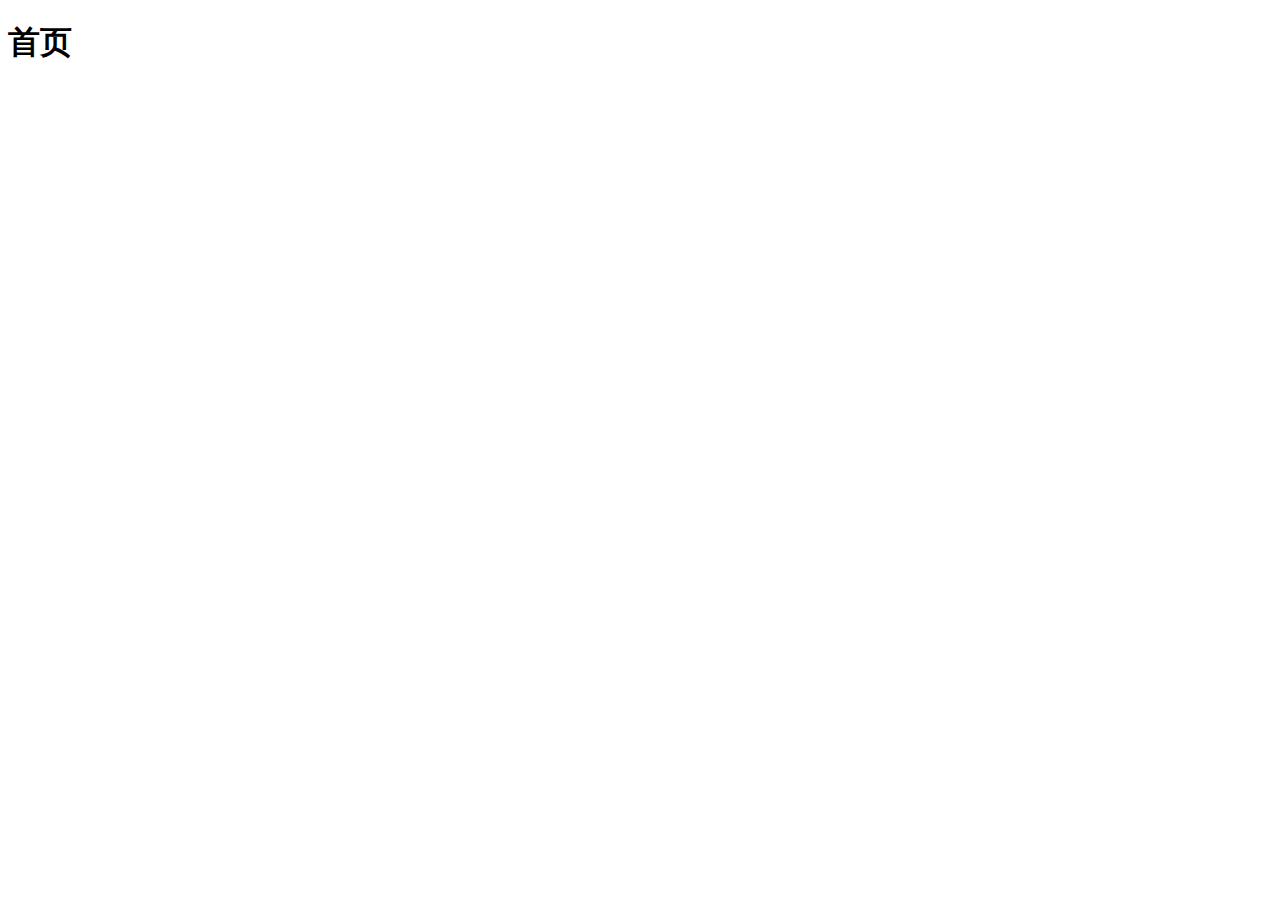
==== index.html @ d6518b7a "完成了登录和注册功能" ====
<!DOCTYPE html>
<html lang="en">
<head>
    <meta charset="UTF-8">
    <meta http-equiv="X-UA-Compatible" content="IE=edge">
    <meta name="viewport" content="width=device-width, initial-scale=1.0">
    <title>Document</title>
</head>
<body>
    <h1>首页</h1>
</body>
</html>
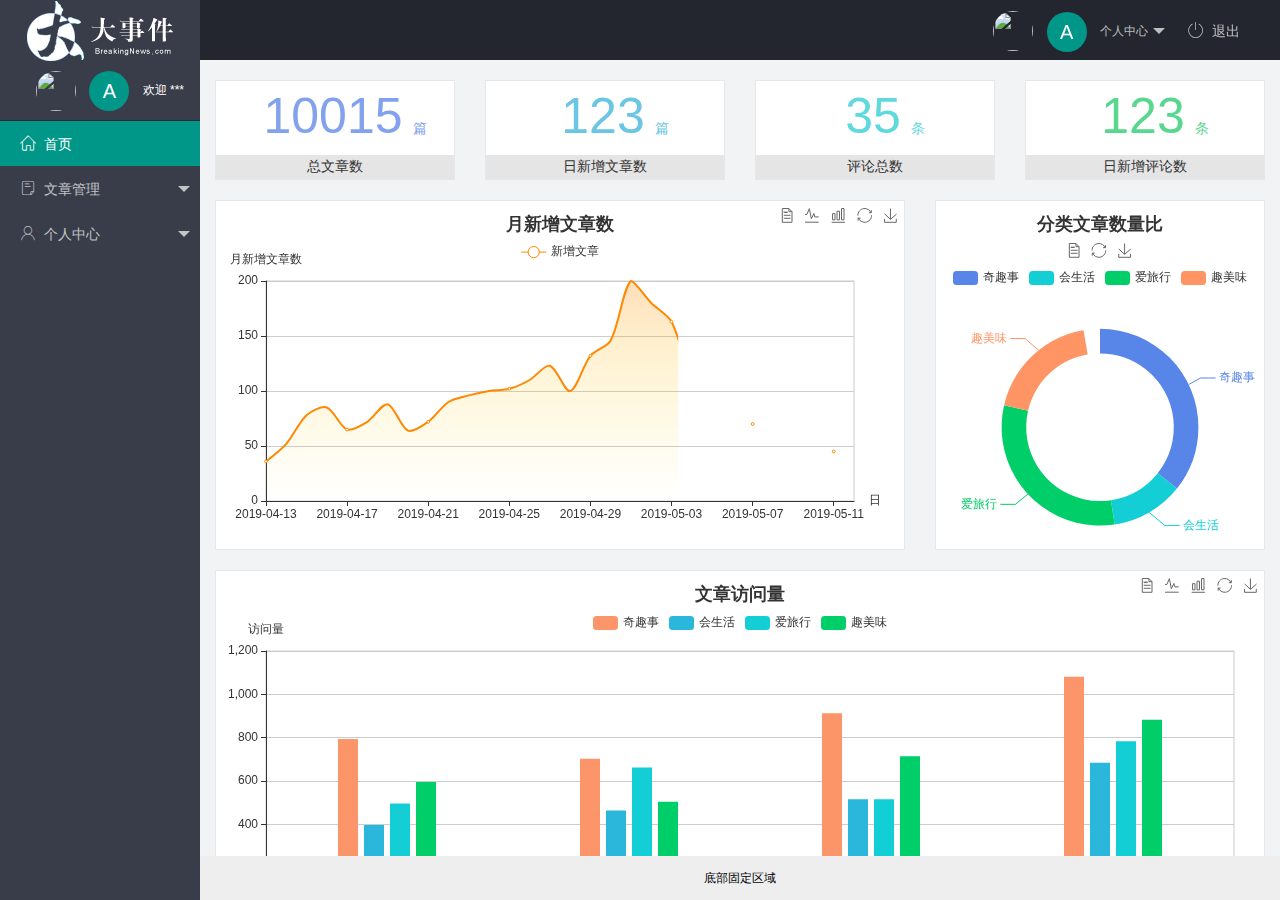
==== commit 45d41ac0: "完成了首页功能" ====
--- a/index.html
+++ b/index.html
@@ -1,12 +1,94 @@
 <!DOCTYPE html>
 <html lang="en">
+
 <head>
-    <meta charset="UTF-8">
-    <meta http-equiv="X-UA-Compatible" content="IE=edge">
-    <meta name="viewport" content="width=device-width, initial-scale=1.0">
+    <meta charset="UTF-8" />
+    <meta http-equiv="X-UA-Compatible" content="IE=edge" />
+    <meta name="viewport" content="width=device-width, initial-scale=1.0" />
     <title>Document</title>
+    <link rel="stylesheet" href="/assets/lib/layui/css/layui.css" />
+    <link rel="stylesheet" href="/assets/fonts/iconfont.css">
+    <link rel="stylesheet" href="/assets/css/index.css">
 </head>
+
 <body>
-    <h1>首页</h1>
+    <div class="layui-layout layui-layout-admin">
+        <!-- 头部区域 -->
+        <div class="layui-header">
+            <div class="layui-logo layui-hide-xs layui-bg-black">
+                <img src="/assets/images/logo.png" alt="" />
+            </div>
+
+            <ul class="layui-nav layui-layout-right">
+                <li class="layui-nav-item layui-hide layui-show-md-inline-block">
+                    <!-- 右侧导航栏上面头像 -->
+                    <a href="javascript:;" class="userinfo">
+                        <img src="http://t.cn/RCzsdCq" class="layui-nav-img" />
+                        <span class="text-avatar">A</span>
+                        个人中心
+                    </a>
+                    <dl class="layui-nav-child">
+                        <dd><a href="">基本资料</a></dd>
+                        <dd><a href="">更换头像</a></dd>
+                        <dd><a href="">重置密码</a></dd>
+                    </dl>
+                </li>
+                <li class="layui-nav-item" lay-header-event="menuRight" lay-unselect>
+                    <a href="javascript:;" id="btnlogout">
+                        <span class="iconfont icon-tuichu"></span>退出</a>
+                </li>
+            </ul>
+        </div>
+
+        <!-- 侧边栏区域 -->
+        <div class="layui-side layui-bg-black">
+            <div class="layui-side-scroll">
+                <!-- 左侧侧边栏上面头像 -->
+                <div class="userinfo">
+                    <img src="http://t.cn/RCzsdCq" class="layui-nav-img" />
+                    <span class="text-avatar">A</span>
+                    <span id="welcome">欢迎 ***</span>
+                </div>
+                <!-- 左侧导航区域（可配合layui已有的垂直导航） -->
+                <ul class="layui-nav layui-nav-tree" lay-shrink="all">
+                    <li class="layui-nav-item layui-this"><a href="/home/dashboard.html" target="fm"><span
+                                class="iconfont icon-home"></span>首页</a></li>
+                    <li class="layui-nav-item">
+                        <a class="" href="javascript:;"><span class="iconfont icon-16"></span>文章管理</a>
+                        <dl class="layui-nav-child">
+                            <dd><a href="javascript:;"><i class="layui-icon layui-icon-app"></i>文章类别</a></dd>
+                            <dd><a href="javascript:;"><i class="layui-icon layui-icon-app"></i>文章列表</a></dd>
+                            <dd><a href="javascript:;"><i class="layui-icon layui-icon-app"></i>发布文章</a></dd>
+                        </dl>
+                    </li>
+                    <li class="layui-nav-item">
+                        <a href="javascript:;"><span class="iconfont icon-user"></span>个人中心</a>
+                        <dl class="layui-nav-child">
+                            <dd><a href="javascript:;"><i class="layui-icon layui-icon-app"></i>基本资料</a></dd>
+                            <dd><a href="javascript:;"><i class="layui-icon layui-icon-app"></i>更换头像</a></dd>
+                            <dd><a href="javascript:;"><i class="layui-icon layui-icon-app"></i>重置密码</a></dd>
+                        </dl>
+                    </li>
+                </ul>
+            </div>
+        </div>
+
+        <!-- 主题区域 -->
+        <div class="layui-body">
+            <!-- 内容主体区域 -->
+            <iframe name="fm" src="/home/dashboard.html" frameborder="0"></iframe>
+        </div>
+
+        <!-- 底部信息区域 -->
+        <div class="layui-footer">
+            <!-- 底部固定区域 -->
+            底部固定区域
+        </div>
+    </div>
+    <script src="/assets/lib/layui/layui.all.js"></script>
+    <script src="/assets/lib/jquery.js"></script>
+    <script src="/assets/js/baseApi.js"></script>
+    <script src="/assets/js/index.js"></script>
 </body>
+
 </html>--- a/assets/lib/layui/css/layui.css
+++ b/assets/lib/layui/css/layui.css
@@ -0,0 +1,2 @@
+/** layui-v2.5.5 MIT License By https://www.layui.com */
+ .layui-inline,img{display:inline-block;vertical-align:middle}h1,h2,h3,h4,h5,h6{font-weight:400}.layui-edge,.layui-header,.layui-inline,.layui-main{position:relative}.layui-body,.layui-edge,.layui-elip{overflow:hidden}.layui-btn,.layui-edge,.layui-inline,img{vertical-align:middle}.layui-btn,.layui-disabled,.layui-icon,.layui-unselect{-moz-user-select:none;-webkit-user-select:none;-ms-user-select:none}.layui-elip,.layui-form-checkbox span,.layui-form-pane .layui-form-label{text-overflow:ellipsis;white-space:nowrap}.layui-breadcrumb,.layui-tree-btnGroup{visibility:hidden}blockquote,body,button,dd,div,dl,dt,form,h1,h2,h3,h4,h5,h6,input,li,ol,p,pre,td,textarea,th,ul{margin:0;padding:0;-webkit-tap-highlight-color:rgba(0,0,0,0)}a:active,a:hover{outline:0}img{border:none}li{list-style:none}table{border-collapse:collapse;border-spacing:0}h4,h5,h6{font-size:100%}button,input,optgroup,option,select,textarea{font-family:inherit;font-size:inherit;font-style:inherit;font-weight:inherit;outline:0}pre{white-space:pre-wrap;white-space:-moz-pre-wrap;white-space:-pre-wrap;white-space:-o-pre-wrap;word-wrap:break-word}body{line-height:24px;font:14px Helvetica Neue,Helvetica,PingFang SC,Tahoma,Arial,sans-serif}hr{height:1px;margin:10px 0;border:0;clear:both}a{color:#333;text-decoration:none}a:hover{color:#777}a cite{font-style:normal;*cursor:pointer}.layui-border-box,.layui-border-box *{box-sizing:border-box}.layui-box,.layui-box *{box-sizing:content-box}.layui-clear{clear:both;*zoom:1}.layui-clear:after{content:'\20';clear:both;*zoom:1;display:block;height:0}.layui-inline{*display:inline;*zoom:1}.layui-edge{display:inline-block;width:0;height:0;border-width:6px;border-style:dashed;border-color:transparent}.layui-edge-top{top:-4px;border-bottom-color:#999;border-bottom-style:solid}.layui-edge-right{border-left-color:#999;border-left-style:solid}.layui-edge-bottom{top:2px;border-top-color:#999;border-top-style:solid}.layui-edge-left{border-right-color:#999;border-right-style:solid}.layui-disabled,.layui-disabled:hover{color:#d2d2d2!important;cursor:not-allowed!important}.layui-circle{border-radius:100%}.layui-show{display:block!important}.layui-hide{display:none!important}@font-face{font-family:layui-icon;src:url(../font/iconfont.eot?v=250);src:url(../font/iconfont.eot?v=250#iefix) format('embedded-opentype'),url(../font/iconfont.woff2?v=250) format('woff2'),url(../font/iconfont.woff?v=250) format('woff'),url(../font/iconfont.ttf?v=250) format('truetype'),url(../font/iconfont.svg?v=250#layui-icon) format('svg')}.layui-icon{font-family:layui-icon!important;font-size:16px;font-style:normal;-webkit-font-smoothing:antialiased;-moz-osx-font-smoothing:grayscale}.layui-icon-reply-fill:before{content:"\e611"}.layui-icon-set-fill:before{content:"\e614"}.layui-icon-menu-fill:before{content:"\e60f"}.layui-icon-search:before{content:"\e615"}.layui-icon-share:before{content:"\e641"}.layui-icon-set-sm:before{content:"\e620"}.layui-icon-engine:before{content:"\e628"}.layui-icon-close:before{content:"\1006"}.layui-icon-close-fill:before{content:"\1007"}.layui-icon-chart-screen:before{content:"\e629"}.layui-icon-star:before{content:"\e600"}.layui-icon-circle-dot:before{content:"\e617"}.layui-icon-chat:before{content:"\e606"}.layui-icon-release:before{content:"\e609"}.layui-icon-list:before{content:"\e60a"}.layui-icon-chart:before{content:"\e62c"}.layui-icon-ok-circle:before{content:"\1005"}.layui-icon-layim-theme:before{content:"\e61b"}.layui-icon-table:before{content:"\e62d"}.layui-icon-right:before{content:"\e602"}.layui-icon-left:before{content:"\e603"}.layui-icon-cart-simple:before{content:"\e698"}.layui-icon-face-cry:before{content:"\e69c"}.layui-icon-face-smile:before{content:"\e6af"}.layui-icon-survey:before{content:"\e6b2"}.layui-icon-tree:before{content:"\e62e"}.layui-icon-upload-circle:before{content:"\e62f"}.layui-icon-add-circle:before{content:"\e61f"}.layui-icon-download-circle:before{content:"\e601"}.layui-icon-templeate-1:before{content:"\e630"}.layui-icon-util:before{content:"\e631"}.layui-icon-face-surprised:before{content:"\e664"}.layui-icon-edit:before{content:"\e642"}.layui-icon-speaker:before{content:"\e645"}.layui-icon-down:before{content:"\e61a"}.layui-icon-file:before{content:"\e621"}.layui-icon-layouts:before{content:"\e632"}.layui-icon-rate-half:before{content:"\e6c9"}.layui-icon-add-circle-fine:before{content:"\e608"}.layui-icon-prev-circle:before{content:"\e633"}.layui-icon-read:before{content:"\e705"}.layui-icon-404:before{content:"\e61c"}.layui-icon-carousel:before{content:"\e634"}.layui-icon-help:before{content:"\e607"}.layui-icon-code-circle:before{content:"\e635"}.layui-icon-water:before{content:"\e636"}.layui-icon-username:before{content:"\e66f"}.layui-icon-find-fill:before{content:"\e670"}.layui-icon-about:before{content:"\e60b"}.layui-icon-location:before{content:"\e715"}.layui-icon-up:before{content:"\e619"}.layui-icon-pause:before{content:"\e651"}.layui-icon-date:before{content:"\e637"}.layui-icon-layim-uploadfile:before{content:"\e61d"}.layui-icon-delete:before{content:"\e640"}.layui-icon-play:before{content:"\e652"}.layui-icon-top:before{content:"\e604"}.layui-icon-friends:before{content:"\e612"}.layui-icon-refresh-3:before{content:"\e9aa"}.layui-icon-ok:before{content:"\e605"}.layui-icon-layer:before{content:"\e638"}.layui-icon-face-smile-fine:before{content:"\e60c"}.layui-icon-dollar:before{content:"\e659"}.layui-icon-group:before{content:"\e613"}.layui-icon-layim-download:before{content:"\e61e"}.layui-icon-picture-fine:before{content:"\e60d"}.layui-icon-link:before{content:"\e64c"}.layui-icon-diamond:before{content:"\e735"}.layui-icon-log:before{content:"\e60e"}.layui-icon-rate-solid:before{content:"\e67a"}.layui-icon-fonts-del:before{content:"\e64f"}.layui-icon-unlink:before{content:"\e64d"}.layui-icon-fonts-clear:before{content:"\e639"}.layui-icon-triangle-r:before{content:"\e623"}.layui-icon-circle:before{content:"\e63f"}.layui-icon-radio:before{content:"\e643"}.layui-icon-align-center:before{content:"\e647"}.layui-icon-align-right:before{content:"\e648"}.layui-icon-align-left:before{content:"\e649"}.layui-icon-loading-1:before{content:"\e63e"}.layui-icon-return:before{content:"\e65c"}.layui-icon-fonts-strong:before{content:"\e62b"}.layui-icon-upload:before{content:"\e67c"}.layui-icon-dialogue:before{content:"\e63a"}.layui-icon-video:before{content:"\e6ed"}.layui-icon-headset:before{content:"\e6fc"}.layui-icon-cellphone-fine:before{content:"\e63b"}.layui-icon-add-1:before{content:"\e654"}.layui-icon-face-smile-b:before{content:"\e650"}.layui-icon-fonts-html:before{content:"\e64b"}.layui-icon-form:before{content:"\e63c"}.layui-icon-cart:before{content:"\e657"}.layui-icon-camera-fill:before{content:"\e65d"}.layui-icon-tabs:before{content:"\e62a"}.layui-icon-fonts-code:before{content:"\e64e"}.layui-icon-fire:before{content:"\e756"}.layui-icon-set:before{content:"\e716"}.layui-icon-fonts-u:before{content:"\e646"}.layui-icon-triangle-d:before{content:"\e625"}.layui-icon-tips:before{content:"\e702"}.layui-icon-picture:before{content:"\e64a"}.layui-icon-more-vertical:before{content:"\e671"}.layui-icon-flag:before{content:"\e66c"}.layui-icon-loading:before{content:"\e63d"}.layui-icon-fonts-i:before{content:"\e644"}.layui-icon-refresh-1:before{content:"\e666"}.layui-icon-rmb:before{content:"\e65e"}.layui-icon-home:before{content:"\e68e"}.layui-icon-user:before{content:"\e770"}.layui-icon-notice:before{content:"\e667"}.layui-icon-login-weibo:before{content:"\e675"}.layui-icon-voice:before{content:"\e688"}.layui-icon-upload-drag:before{content:"\e681"}.layui-icon-login-qq:before{content:"\e676"}.layui-icon-snowflake:before{content:"\e6b1"}.layui-icon-file-b:before{content:"\e655"}.layui-icon-template:before{content:"\e663"}.layui-icon-auz:before{content:"\e672"}.layui-icon-console:before{content:"\e665"}.layui-icon-app:before{content:"\e653"}.layui-icon-prev:before{content:"\e65a"}.layui-icon-website:before{content:"\e7ae"}.layui-icon-next:before{content:"\e65b"}.layui-icon-component:before{content:"\e857"}.layui-icon-more:before{content:"\e65f"}.layui-icon-login-wechat:before{content:"\e677"}.layui-icon-shrink-right:before{content:"\e668"}.layui-icon-spread-left:before{content:"\e66b"}.layui-icon-camera:before{content:"\e660"}.layui-icon-note:before{content:"\e66e"}.layui-icon-refresh:before{content:"\e669"}.layui-icon-female:before{content:"\e661"}.layui-icon-male:before{content:"\e662"}.layui-icon-password:before{content:"\e673"}.layui-icon-senior:before{content:"\e674"}.layui-icon-theme:before{content:"\e66a"}.layui-icon-tread:before{content:"\e6c5"}.layui-icon-praise:before{content:"\e6c6"}.layui-icon-star-fill:before{content:"\e658"}.layui-icon-rate:before{content:"\e67b"}.layui-icon-template-1:before{content:"\e656"}.layui-icon-vercode:before{content:"\e679"}.layui-icon-cellphone:before{content:"\e678"}.layui-icon-screen-full:before{content:"\e622"}.layui-icon-screen-restore:before{content:"\e758"}.layui-icon-cols:before{content:"\e610"}.layui-icon-export:before{content:"\e67d"}.layui-icon-print:before{content:"\e66d"}.layui-icon-slider:before{content:"\e714"}.layui-icon-addition:before{content:"\e624"}.layui-icon-subtraction:before{content:"\e67e"}.layui-icon-service:before{content:"\e626"}.layui-icon-transfer:before{content:"\e691"}.layui-main{width:1140px;margin:0 auto}.layui-header{z-index:1000;height:60px}.layui-header a:hover{transition:all .5s;-webkit-transition:all .5s}.layui-side{position:fixed;left:0;top:0;bottom:0;z-index:999;width:200px;overflow-x:hidden}.layui-side-scroll{position:relative;width:220px;height:100%;overflow-x:hidden}.layui-body{position:absolute;left:200px;right:0;top:0;bottom:0;z-index:998;width:auto;overflow-y:auto;box-sizing:border-box}.layui-layout-body{overflow:hidden}.layui-layout-admin .layui-header{background-color:#23262E}.layui-layout-admin .layui-side{top:60px;width:200px;overflow-x:hidden}.layui-layout-admin .layui-body{position:fixed;top:60px;bottom:44px}.layui-layout-admin .layui-main{width:auto;margin:0 15px}.layui-layout-admin .layui-footer{position:fixed;left:200px;right:0;bottom:0;height:44px;line-height:44px;padding:0 15px;background-color:#eee}.layui-layout-admin .layui-logo{position:absolute;left:0;top:0;width:200px;height:100%;line-height:60px;text-align:center;color:#009688;font-size:16px}.layui-layout-admin .layui-header .layui-nav{background:0 0}.layui-layout-left{position:absolute!important;left:200px;top:0}.layui-layout-right{position:absolute!important;right:0;top:0}.layui-container{position:relative;margin:0 auto;padding:0 15px;box-sizing:border-box}.layui-fluid{position:relative;margin:0 auto;padding:0 15px}.layui-row:after,.layui-row:before{content:'';display:block;clear:both}.layui-col-lg1,.layui-col-lg10,.layui-col-lg11,.layui-col-lg12,.layui-col-lg2,.layui-col-lg3,.layui-col-lg4,.layui-col-lg5,.layui-col-lg6,.layui-col-lg7,.layui-col-lg8,.layui-col-lg9,.layui-col-md1,.layui-col-md10,.layui-col-md11,.layui-col-md12,.layui-col-md2,.layui-col-md3,.layui-col-md4,.layui-col-md5,.layui-col-md6,.layui-col-md7,.layui-col-md8,.layui-col-md9,.layui-col-sm1,.layui-col-sm10,.layui-col-sm11,.layui-col-sm12,.layui-col-sm2,.layui-col-sm3,.layui-col-sm4,.layui-col-sm5,.layui-col-sm6,.layui-col-sm7,.layui-col-sm8,.layui-col-sm9,.layui-col-xs1,.layui-col-xs10,.layui-col-xs11,.layui-col-xs12,.layui-col-xs2,.layui-col-xs3,.layui-col-xs4,.layui-col-xs5,.layui-col-xs6,.layui-col-xs7,.layui-col-xs8,.layui-col-xs9{position:relative;display:block;box-sizing:border-box}.layui-col-xs1,.layui-col-xs10,.layui-col-xs11,.layui-col-xs12,.layui-col-xs2,.layui-col-xs3,.layui-col-xs4,.layui-col-xs5,.layui-col-xs6,.layui-col-xs7,.layui-col-xs8,.layui-col-xs9{float:left}.layui-col-xs1{width:8.33333333%}.layui-col-xs2{width:16.66666667%}.layui-col-xs3{width:25%}.layui-col-xs4{width:33.33333333%}.layui-col-xs5{width:41.66666667%}.layui-col-xs6{width:50%}.layui-col-xs7{width:58.33333333%}.layui-col-xs8{width:66.66666667%}.layui-col-xs9{width:75%}.layui-col-xs10{width:83.33333333%}.layui-col-xs11{width:91.66666667%}.layui-col-xs12{width:100%}.layui-col-xs-offset1{margin-left:8.33333333%}.layui-col-xs-offset2{margin-left:16.66666667%}.layui-col-xs-offset3{margin-left:25%}.layui-col-xs-offset4{margin-left:33.33333333%}.layui-col-xs-offset5{margin-left:41.66666667%}.layui-col-xs-offset6{margin-left:50%}.layui-col-xs-offset7{margin-left:58.33333333%}.layui-col-xs-offset8{margin-left:66.66666667%}.layui-col-xs-offset9{margin-left:75%}.layui-col-xs-offset10{margin-left:83.33333333%}.layui-col-xs-offset11{margin-left:91.66666667%}.layui-col-xs-offset12{margin-left:100%}@media screen and (max-width:768px){.layui-hide-xs{display:none!important}.layui-show-xs-block{display:block!important}.layui-show-xs-inline{display:inline!important}.layui-show-xs-inline-block{display:inline-block!important}}@media screen and (min-width:768px){.layui-container{width:750px}.layui-hide-sm{display:none!important}.layui-show-sm-block{display:block!important}.layui-show-sm-inline{display:inline!important}.layui-show-sm-inline-block{display:inline-block!important}.layui-col-sm1,.layui-col-sm10,.layui-col-sm11,.layui-col-sm12,.layui-col-sm2,.layui-col-sm3,.layui-col-sm4,.layui-col-sm5,.layui-col-sm6,.layui-col-sm7,.layui-col-sm8,.layui-col-sm9{float:left}.layui-col-sm1{width:8.33333333%}.layui-col-sm2{width:16.66666667%}.layui-col-sm3{width:25%}.layui-col-sm4{width:33.33333333%}.layui-col-sm5{width:41.66666667%}.layui-col-sm6{width:50%}.layui-col-sm7{width:58.33333333%}.layui-col-sm8{width:66.66666667%}.layui-col-sm9{width:75%}.layui-col-sm10{width:83.33333333%}.layui-col-sm11{width:91.66666667%}.layui-col-sm12{width:100%}.layui-col-sm-offset1{margin-left:8.33333333%}.layui-col-sm-offset2{margin-left:16.66666667%}.layui-col-sm-offset3{margin-left:25%}.layui-col-sm-offset4{margin-left:33.33333333%}.layui-col-sm-offset5{margin-left:41.66666667%}.layui-col-sm-offset6{margin-left:50%}.layui-col-sm-offset7{margin-left:58.33333333%}.layui-col-sm-offset8{margin-left:66.66666667%}.layui-col-sm-offset9{margin-left:75%}.layui-col-sm-offset10{margin-left:83.33333333%}.layui-col-sm-offset11{margin-left:91.66666667%}.layui-col-sm-offset12{margin-left:100%}}@media screen and (min-width:992px){.layui-container{width:970px}.layui-hide-md{display:none!important}.layui-show-md-block{display:block!important}.layui-show-md-inline{display:inline!important}.layui-show-md-inline-block{display:inline-block!important}.layui-col-md1,.layui-col-md10,.layui-col-md11,.layui-col-md12,.layui-col-md2,.layui-col-md3,.layui-col-md4,.layui-col-md5,.layui-col-md6,.layui-col-md7,.layui-col-md8,.layui-col-md9{float:left}.layui-col-md1{width:8.33333333%}.layui-col-md2{width:16.66666667%}.layui-col-md3{width:25%}.layui-col-md4{width:33.33333333%}.layui-col-md5{width:41.66666667%}.layui-col-md6{width:50%}.layui-col-md7{width:58.33333333%}.layui-col-md8{width:66.66666667%}.layui-col-md9{width:75%}.layui-col-md10{width:83.33333333%}.layui-col-md11{width:91.66666667%}.layui-col-md12{width:100%}.layui-col-md-offset1{margin-left:8.33333333%}.layui-col-md-offset2{margin-left:16.66666667%}.layui-col-md-offset3{margin-left:25%}.layui-col-md-offset4{margin-left:33.33333333%}.layui-col-md-offset5{margin-left:41.66666667%}.layui-col-md-offset6{margin-left:50%}.layui-col-md-offset7{margin-left:58.33333333%}.layui-col-md-offset8{margin-left:66.66666667%}.layui-col-md-offset9{margin-left:75%}.layui-col-md-offset10{margin-left:83.33333333%}.layui-col-md-offset11{margin-left:91.66666667%}.layui-col-md-offset12{margin-left:100%}}@media screen and (min-width:1200px){.layui-container{width:1170px}.layui-hide-lg{display:none!important}.layui-show-lg-block{display:block!important}.layui-show-lg-inline{display:inline!important}.layui-show-lg-inline-block{display:inline-block!important}.layui-col-lg1,.layui-col-lg10,.layui-col-lg11,.layui-col-lg12,.layui-col-lg2,.layui-col-lg3,.layui-col-lg4,.layui-col-lg5,.layui-col-lg6,.layui-col-lg7,.layui-col-lg8,.layui-col-lg9{float:left}.layui-col-lg1{width:8.33333333%}.layui-col-lg2{width:16.66666667%}.layui-col-lg3{width:25%}.layui-col-lg4{width:33.33333333%}.layui-col-lg5{width:41.66666667%}.layui-col-lg6{width:50%}.layui-col-lg7{width:58.33333333%}.layui-col-lg8{width:66.66666667%}.layui-col-lg9{width:75%}.layui-col-lg10{width:83.33333333%}.layui-col-lg11{width:91.66666667%}.layui-col-lg12{width:100%}.layui-col-lg-offset1{margin-left:8.33333333%}.layui-col-lg-offset2{margin-left:16.66666667%}.layui-col-lg-offset3{margin-left:25%}.layui-col-lg-offset4{margin-left:33.33333333%}.layui-col-lg-offset5{margin-left:41.66666667%}.layui-col-lg-offset6{margin-left:50%}.layui-col-lg-offset7{margin-left:58.33333333%}.layui-col-lg-offset8{margin-left:66.66666667%}.layui-col-lg-offset9{margin-left:75%}.layui-col-lg-offset10{margin-left:83.33333333%}.layui-col-lg-offset11{margin-left:91.66666667%}.layui-col-lg-offset12{margin-left:100%}}.layui-col-space1{margin:-.5px}.layui-col-space1>*{padding:.5px}.layui-col-space3{margin:-1.5px}.layui-col-space3>*{padding:1.5px}.layui-col-space5{margin:-2.5px}.layui-col-space5>*{padding:2.5px}.layui-col-space8{margin:-3.5px}.layui-col-space8>*{padding:3.5px}.layui-col-space10{margin:-5px}.layui-col-space10>*{padding:5px}.layui-col-space12{margin:-6px}.layui-col-space12>*{padding:6px}.layui-col-space15{margin:-7.5px}.layui-col-space15>*{padding:7.5px}.layui-col-space18{margin:-9px}.layui-col-space18>*{padding:9px}.layui-col-space20{margin:-10px}.layui-col-space20>*{padding:10px}.layui-col-space22{margin:-11px}.layui-col-space22>*{padding:11px}.layui-col-space25{margin:-12.5px}.layui-col-space25>*{padding:12.5px}.layui-col-space30{margin:-15px}.layui-col-space30>*{padding:15px}.layui-btn,.layui-input,.layui-select,.layui-textarea,.layui-upload-button{outline:0;-webkit-appearance:none;transition:all .3s;-webkit-transition:all .3s;box-sizing:border-box}.layui-elem-quote{margin-bottom:10px;padding:15px;line-height:22px;border-left:5px solid #009688;border-radius:0 2px 2px 0;background-color:#f2f2f2}.layui-quote-nm{border-style:solid;border-width:1px 1px 1px 5px;background:0 0}.layui-elem-field{margin-bottom:10px;padding:0;border-width:1px;border-style:solid}.layui-elem-field legend{margin-left:20px;padding:0 10px;font-size:20px;font-weight:300}.layui-field-title{margin:10px 0 20px;border-width:1px 0 0}.layui-field-box{padding:10px 15px}.layui-field-title .layui-field-box{padding:10px 0}.layui-progress{position:relative;height:6px;border-radius:20px;background-color:#e2e2e2}.layui-progress-bar{position:absolute;left:0;top:0;width:0;max-width:100%;height:6px;border-radius:20px;text-align:right;background-color:#5FB878;transition:all .3s;-webkit-transition:all .3s}.layui-progress-big,.layui-progress-big .layui-progress-bar{height:18px;line-height:18px}.layui-progress-text{position:relative;top:-20px;line-height:18px;font-size:12px;color:#666}.layui-progress-big .layui-progress-text{position:static;padding:0 10px;color:#fff}.layui-collapse{border-width:1px;border-style:solid;border-radius:2px}.layui-colla-content,.layui-colla-item{border-top-width:1px;border-top-style:solid}.layui-colla-item:first-child{border-top:none}.layui-colla-title{position:relative;height:42px;line-height:42px;padding:0 15px 0 35px;color:#333;background-color:#f2f2f2;cursor:pointer;font-size:14px;overflow:hidden}.layui-colla-content{display:none;padding:10px 15px;line-height:22px;color:#666}.layui-colla-icon{position:absolute;left:15px;top:0;font-size:14px}.layui-card{margin-bottom:15px;border-radius:2px;background-color:#fff;box-shadow:0 1px 2px 0 rgba(0,0,0,.05)}.layui-card:last-child{margin-bottom:0}.layui-card-header{position:relative;height:42px;line-height:42px;padding:0 15px;border-bottom:1px solid #f6f6f6;color:#333;border-radius:2px 2px 0 0;font-size:14px}.layui-bg-black,.layui-bg-blue,.layui-bg-cyan,.layui-bg-green,.layui-bg-orange,.layui-bg-red{color:#fff!important}.layui-card-body{position:relative;padding:10px 15px;line-height:24px}.layui-card-body[pad15]{padding:15px}.layui-card-body[pad20]{padding:20px}.layui-card-body .layui-table{margin:5px 0}.layui-card .layui-tab{margin:0}.layui-panel-window{position:relative;padding:15px;border-radius:0;border-top:5px solid #E6E6E6;background-color:#fff}.layui-auxiliar-moving{position:fixed;left:0;right:0;top:0;bottom:0;width:100%;height:100%;background:0 0;z-index:9999999999}.layui-form-label,.layui-form-mid,.layui-form-select,.layui-input-block,.layui-input-inline,.layui-textarea{position:relative}.layui-bg-red{background-color:#FF5722!important}.layui-bg-orange{background-color:#FFB800!important}.layui-bg-green{background-color:#009688!important}.layui-bg-cyan{background-color:#2F4056!important}.layui-bg-blue{background-color:#1E9FFF!important}.layui-bg-black{background-color:#393D49!important}.layui-bg-gray{background-color:#eee!important;color:#666!important}.layui-badge-rim,.layui-colla-content,.layui-colla-item,.layui-collapse,.layui-elem-field,.layui-form-pane .layui-form-item[pane],.layui-form-pane .layui-form-label,.layui-input,.layui-layedit,.layui-layedit-tool,.layui-quote-nm,.layui-select,.layui-tab-bar,.layui-tab-card,.layui-tab-title,.layui-tab-title .layui-this:after,.layui-textarea{border-color:#e6e6e6}.layui-timeline-item:before,hr{background-color:#e6e6e6}.layui-text{line-height:22px;font-size:14px;color:#666}.layui-text h1,.layui-text h2,.layui-text h3{font-weight:500;color:#333}.layui-text h1{font-size:30px}.layui-text h2{font-size:24px}.layui-text h3{font-size:18px}.layui-text a:not(.layui-btn){color:#01AAED}.layui-text a:not(.layui-btn):hover{text-decoration:underline}.layui-text ul{padding:5px 0 5px 15px}.layui-text ul li{margin-top:5px;list-style-type:disc}.layui-text em,.layui-word-aux{color:#999!important;padding:0 5px!important}.layui-btn{display:inline-block;height:38px;line-height:38px;padding:0 18px;background-color:#009688;color:#fff;white-space:nowrap;text-align:center;font-size:14px;border:none;border-radius:2px;cursor:pointer}.layui-btn:hover{opacity:.8;filter:alpha(opacity=80);color:#fff}.layui-btn:active{opacity:1;filter:alpha(opacity=100)}.layui-btn+.layui-btn{margin-left:10px}.layui-btn-container{font-size:0}.layui-btn-container .layui-btn{margin-right:10px;margin-bottom:10px}.layui-btn-container .layui-btn+.layui-btn{margin-left:0}.layui-table .layui-btn-container .layui-btn{margin-bottom:9px}.layui-btn-radius{border-radius:100px}.layui-btn .layui-icon{margin-right:3px;font-size:18px;vertical-align:bottom;vertical-align:middle\9}.layui-btn-primary{border:1px solid #C9C9C9;background-color:#fff;color:#555}.layui-btn-primary:hover{border-color:#009688;color:#333}.layui-btn-normal{background-color:#1E9FFF}.layui-btn-warm{background-color:#FFB800}.layui-btn-danger{background-color:#FF5722}.layui-btn-checked{background-color:#5FB878}.layui-btn-disabled,.layui-btn-disabled:active,.layui-btn-disabled:hover{border:1px solid #e6e6e6;background-color:#FBFBFB;color:#C9C9C9;cursor:not-allowed;opacity:1}.layui-btn-lg{height:44px;line-height:44px;padding:0 25px;font-size:16px}.layui-btn-sm{height:30px;line-height:30px;padding:0 10px;font-size:12px}.layui-btn-sm i{font-size:16px!important}.layui-btn-xs{height:22px;line-height:22px;padding:0 5px;font-size:12px}.layui-btn-xs i{font-size:14px!important}.layui-btn-group{display:inline-block;vertical-align:middle;font-size:0}.layui-btn-group .layui-btn{margin-left:0!important;margin-right:0!important;border-left:1px solid rgba(255,255,255,.5);border-radius:0}.layui-btn-group .layui-btn-primary{border-left:none}.layui-btn-group .layui-btn-primary:hover{border-color:#C9C9C9;color:#009688}.layui-btn-group .layui-btn:first-child{border-left:none;border-radius:2px 0 0 2px}.layui-btn-group .layui-btn-primary:first-child{border-left:1px solid #c9c9c9}.layui-btn-group .layui-btn:last-child{border-radius:0 2px 2px 0}.layui-btn-group .layui-btn+.layui-btn{margin-left:0}.layui-btn-group+.layui-btn-group{margin-left:10px}.layui-btn-fluid{width:100%}.layui-input,.layui-select,.layui-textarea{height:38px;line-height:1.3;line-height:38px\9;border-width:1px;border-style:solid;background-color:#fff;border-radius:2px}.layui-input::-webkit-input-placeholder,.layui-select::-webkit-input-placeholder,.layui-textarea::-webkit-input-placeholder{line-height:1.3}.layui-input,.layui-textarea{display:block;width:100%;padding-left:10px}.layui-input:hover,.layui-textarea:hover{border-color:#D2D2D2!important}.layui-input:focus,.layui-textarea:focus{border-color:#C9C9C9!important}.layui-textarea{min-height:100px;height:auto;line-height:20px;padding:6px 10px;resize:vertical}.layui-select{padding:0 10px}.layui-form input[type=checkbox],.layui-form input[type=radio],.layui-form select{display:none}.layui-form [lay-ignore]{display:initial}.layui-form-item{margin-bottom:15px;clear:both;*zoom:1}.layui-form-item:after{content:'\20';clear:both;*zoom:1;display:block;height:0}.layui-form-label{float:left;display:block;padding:9px 15px;width:80px;font-weight:400;line-height:20px;text-align:right}.layui-form-label-col{display:block;float:none;padding:9px 0;line-height:20px;text-align:left}.layui-form-item .layui-inline{margin-bottom:5px;margin-right:10px}.layui-input-block{margin-left:110px;min-height:36px}.layui-input-inline{display:inline-block;vertical-align:middle}.layui-form-item .layui-input-inline{float:left;width:190px;margin-right:10px}.layui-form-text .layui-input-inline{width:auto}.layui-form-mid{float:left;display:block;padding:9px 0!important;line-height:20px;margin-right:10px}.layui-form-danger+.layui-form-select .layui-input,.layui-form-danger:focus{border-color:#FF5722!important}.layui-form-select .layui-input{padding-right:30px;cursor:pointer}.layui-form-select .layui-edge{position:absolute;right:10px;top:50%;margin-top:-3px;cursor:pointer;border-width:6px;border-top-color:#c2c2c2;border-top-style:solid;transition:all .3s;-webkit-transition:all .3s}.layui-form-select dl{display:none;position:absolute;left:0;top:42px;padding:5px 0;z-index:899;min-width:100%;border:1px solid #d2d2d2;max-height:300px;overflow-y:auto;background-color:#fff;border-radius:2px;box-shadow:0 2px 4px rgba(0,0,0,.12);box-sizing:border-box}.layui-form-select dl dd,.layui-form-select dl dt{padding:0 10px;line-height:36px;white-space:nowrap;overflow:hidden;text-overflow:ellipsis}.layui-form-select dl dt{font-size:12px;color:#999}.layui-form-select dl dd{cursor:pointer}.layui-form-select dl dd:hover{background-color:#f2f2f2;-webkit-transition:.5s all;transition:.5s all}.layui-form-select .layui-select-group dd{padding-left:20px}.layui-form-select dl dd.layui-select-tips{padding-left:10px!important;color:#999}.layui-form-select dl dd.layui-this{background-color:#5FB878;color:#fff}.layui-form-checkbox,.layui-form-select dl dd.layui-disabled{background-color:#fff}.layui-form-selected dl{display:block}.layui-form-checkbox,.layui-form-checkbox *,.layui-form-switch{display:inline-block;vertical-align:middle}.layui-form-selected .layui-edge{margin-top:-9px;-webkit-transform:rotate(180deg);transform:rotate(180deg);margin-top:-3px\9}:root .layui-form-selected .layui-edge{margin-top:-9px\0/IE9}.layui-form-selectup dl{top:auto;bottom:42px}.layui-select-none{margin:5px 0;text-align:center;color:#999}.layui-select-disabled .layui-disabled{border-color:#eee!important}.layui-select-disabled .layui-edge{border-top-color:#d2d2d2}.layui-form-checkbox{position:relative;height:30px;line-height:30px;margin-right:10px;padding-right:30px;cursor:pointer;font-size:0;-webkit-transition:.1s linear;transition:.1s linear;box-sizing:border-box}.layui-form-checkbox span{padding:0 10px;height:100%;font-size:14px;border-radius:2px 0 0 2px;background-color:#d2d2d2;color:#fff;overflow:hidden}.layui-form-checkbox:hover span{background-color:#c2c2c2}.layui-form-checkbox i{position:absolute;right:0;top:0;width:30px;height:28px;border:1px solid #d2d2d2;border-left:none;border-radius:0 2px 2px 0;color:#fff;font-size:20px;text-align:center}.layui-form-checkbox:hover i{border-color:#c2c2c2;color:#c2c2c2}.layui-form-checked,.layui-form-checked:hover{border-color:#5FB878}.layui-form-checked span,.layui-form-checked:hover span{background-color:#5FB878}.layui-form-checked i,.layui-form-checked:hover i{color:#5FB878}.layui-form-item .layui-form-checkbox{margin-top:4px}.layui-form-checkbox[lay-skin=primary]{height:auto!important;line-height:normal!important;min-width:18px;min-height:18px;border:none!important;margin-right:0;padding-left:28px;padding-right:0;background:0 0}.layui-form-checkbox[lay-skin=primary] span{padding-left:0;padding-right:15px;line-height:18px;background:0 0;color:#666}.layui-form-checkbox[lay-skin=primary] i{right:auto;left:0;width:16px;height:16px;line-height:16px;border:1px solid #d2d2d2;font-size:12px;border-radius:2px;background-color:#fff;-webkit-transition:.1s linear;transition:.1s linear}.layui-form-checkbox[lay-skin=primary]:hover i{border-color:#5FB878;color:#fff}.layui-form-checked[lay-skin=primary] i{border-color:#5FB878!important;background-color:#5FB878;color:#fff}.layui-checkbox-disbaled[lay-skin=primary] span{background:0 0!important;color:#c2c2c2}.layui-checkbox-disbaled[lay-skin=primary]:hover i{border-color:#d2d2d2}.layui-form-item .layui-form-checkbox[lay-skin=primary]{margin-top:10px}.layui-form-switch{position:relative;height:22px;line-height:22px;min-width:35px;padding:0 5px;margin-top:8px;border:1px solid #d2d2d2;border-radius:20px;cursor:pointer;background-color:#fff;-webkit-transition:.1s linear;transition:.1s linear}.layui-form-switch i{position:absolute;left:5px;top:3px;width:16px;height:16px;border-radius:20px;background-color:#d2d2d2;-webkit-transition:.1s linear;transition:.1s linear}.layui-form-switch em{position:relative;top:0;width:25px;margin-left:21px;padding:0!important;text-align:center!important;color:#999!important;font-style:normal!important;font-size:12px}.layui-form-onswitch{border-color:#5FB878;background-color:#5FB878}.layui-checkbox-disbaled,.layui-checkbox-disbaled i{border-color:#e2e2e2!important}.layui-form-onswitch i{left:100%;margin-left:-21px;background-color:#fff}.layui-form-onswitch em{margin-left:5px;margin-right:21px;color:#fff!important}.layui-checkbox-disbaled span{background-color:#e2e2e2!important}.layui-checkbox-disbaled:hover i{color:#fff!important}[lay-radio]{display:none}.layui-form-radio,.layui-form-radio *{display:inline-block;vertical-align:middle}.layui-form-radio{line-height:28px;margin:6px 10px 0 0;padding-right:10px;cursor:pointer;font-size:0}.layui-form-radio *{font-size:14px}.layui-form-radio>i{margin-right:8px;font-size:22px;color:#c2c2c2}.layui-form-radio>i:hover,.layui-form-radioed>i{color:#5FB878}.layui-radio-disbaled>i{color:#e2e2e2!important}.layui-form-pane .layui-form-label{width:110px;padding:8px 15px;height:38px;line-height:20px;border-width:1px;border-style:solid;border-radius:2px 0 0 2px;text-align:center;background-color:#FBFBFB;overflow:hidden;box-sizing:border-box}.layui-form-pane .layui-input-inline{margin-left:-1px}.layui-form-pane .layui-input-block{margin-left:110px;left:-1px}.layui-form-pane .layui-input{border-radius:0 2px 2px 0}.layui-form-pane .layui-form-text .layui-form-label{float:none;width:100%;border-radius:2px;box-sizing:border-box;text-align:left}.layui-form-pane .layui-form-text .layui-input-inline{display:block;margin:0;top:-1px;clear:both}.layui-form-pane .layui-form-text .layui-input-block{margin:0;left:0;top:-1px}.layui-form-pane .layui-form-text .layui-textarea{min-height:100px;border-radius:0 0 2px 2px}.layui-form-pane .layui-form-checkbox{margin:4px 0 4px 10px}.layui-form-pane .layui-form-radio,.layui-form-pane .layui-form-switch{margin-top:6px;margin-left:10px}.layui-form-pane .layui-form-item[pane]{position:relative;border-width:1px;border-style:solid}.layui-form-pane .layui-form-item[pane] .layui-form-label{position:absolute;left:0;top:0;height:100%;border-width:0 1px 0 0}.layui-form-pane .layui-form-item[pane] .layui-input-inline{margin-left:110px}@media screen and (max-width:450px){.layui-form-item .layui-form-label{text-overflow:ellipsis;overflow:hidden;white-space:nowrap}.layui-form-item .layui-inline{display:block;margin-right:0;margin-bottom:20px;clear:both}.layui-form-item .layui-inline:after{content:'\20';clear:both;display:block;height:0}.layui-form-item .layui-input-inline{display:block;float:none;left:-3px;width:auto;margin:0 0 10px 112px}.layui-form-item .layui-input-inline+.layui-form-mid{margin-left:110px;top:-5px;padding:0}.layui-form-item .layui-form-checkbox{margin-right:5px;margin-bottom:5px}}.layui-layedit{border-width:1px;border-style:solid;border-radius:2px}.layui-layedit-tool{padding:3px 5px;border-bottom-width:1px;border-bottom-style:solid;font-size:0}.layedit-tool-fixed{position:fixed;top:0;border-top:1px solid #e2e2e2}.layui-layedit-tool .layedit-tool-mid,.layui-layedit-tool .layui-icon{display:inline-block;vertical-align:middle;text-align:center;font-size:14px}.layui-layedit-tool .layui-icon{position:relative;width:32px;height:30px;line-height:30px;margin:3px 5px;color:#777;cursor:pointer;border-radius:2px}.layui-layedit-tool .layui-icon:hover{color:#393D49}.layui-layedit-tool .layui-icon:active{color:#000}.layui-layedit-tool .layedit-tool-active{background-color:#e2e2e2;color:#000}.layui-layedit-tool .layui-disabled,.layui-layedit-tool .layui-disabled:hover{color:#d2d2d2;cursor:not-allowed}.layui-layedit-tool .layedit-tool-mid{width:1px;height:18px;margin:0 10px;background-color:#d2d2d2}.layedit-tool-html{width:50px!important;font-size:30px!important}.layedit-tool-b,.layedit-tool-code,.layedit-tool-help{font-size:16px!important}.layedit-tool-d,.layedit-tool-face,.layedit-tool-image,.layedit-tool-unlink{font-size:18px!important}.layedit-tool-image input{position:absolute;font-size:0;left:0;top:0;width:100%;height:100%;opacity:.01;filter:Alpha(opacity=1);cursor:pointer}.layui-layedit-iframe iframe{display:block;width:100%}#LAY_layedit_code{overflow:hidden}.layui-laypage{display:inline-block;*display:inline;*zoom:1;vertical-align:middle;margin:10px 0;font-size:0}.layui-laypage>a:first-child,.layui-laypage>a:first-child em{border-radius:2px 0 0 2px}.layui-laypage>a:last-child,.layui-laypage>a:last-child em{border-radius:0 2px 2px 0}.layui-laypage>:first-child{margin-left:0!important}.layui-laypage>:last-child{margin-right:0!important}.layui-laypage a,.layui-laypage button,.layui-laypage input,.layui-laypage select,.layui-laypage span{border:1px solid #e2e2e2}.layui-laypage a,.layui-laypage span{display:inline-block;*display:inline;*zoom:1;vertical-align:middle;padding:0 15px;height:28px;line-height:28px;margin:0 -1px 5px 0;background-color:#fff;color:#333;font-size:12px}.layui-flow-more a *,.layui-laypage input,.layui-table-view select[lay-ignore]{display:inline-block}.layui-laypage a:hover{color:#009688}.layui-laypage em{font-style:normal}.layui-laypage .layui-laypage-spr{color:#999;font-weight:700}.layui-laypage a{text-decoration:none}.layui-laypage .layui-laypage-curr{position:relative}.layui-laypage .layui-laypage-curr em{position:relative;color:#fff}.layui-laypage .layui-laypage-curr .layui-laypage-em{position:absolute;left:-1px;top:-1px;padding:1px;width:100%;height:100%;background-color:#009688}.layui-laypage-em{border-radius:2px}.layui-laypage-next em,.layui-laypage-prev em{font-family:Sim sun;font-size:16px}.layui-laypage .layui-laypage-count,.layui-laypage .layui-laypage-limits,.layui-laypage .layui-laypage-refresh,.layui-laypage .layui-laypage-skip{margin-left:10px;margin-right:10px;padding:0;border:none}.layui-laypage .layui-laypage-limits,.layui-laypage .layui-laypage-refresh{vertical-align:top}.layui-laypage .layui-laypage-refresh i{font-size:18px;cursor:pointer}.layui-laypage select{height:22px;padding:3px;border-radius:2px;cursor:pointer}.layui-laypage .layui-laypage-skip{height:30px;line-height:30px;color:#999}.layui-laypage button,.layui-laypage input{height:30px;line-height:30px;border-radius:2px;vertical-align:top;background-color:#fff;box-sizing:border-box}.layui-laypage input{width:40px;margin:0 10px;padding:0 3px;text-align:center}.layui-laypage input:focus,.layui-laypage select:focus{border-color:#009688!important}.layui-laypage button{margin-left:10px;padding:0 10px;cursor:pointer}.layui-table,.layui-table-view{margin:10px 0}.layui-flow-more{margin:10px 0;text-align:center;color:#999;font-size:14px}.layui-flow-more a{height:32px;line-height:32px}.layui-flow-more a *{vertical-align:top}.layui-flow-more a cite{padding:0 20px;border-radius:3px;background-color:#eee;color:#333;font-style:normal}.layui-flow-more a cite:hover{opacity:.8}.layui-flow-more a i{font-size:30px;color:#737383}.layui-table{width:100%;background-color:#fff;color:#666}.layui-table tr{transition:all .3s;-webkit-transition:all .3s}.layui-table th{text-align:left;font-weight:400}.layui-table tbody tr:hover,.layui-table thead tr,.layui-table-click,.layui-table-header,.layui-table-hover,.layui-table-mend,.layui-table-patch,.layui-table-tool,.layui-table-total,.layui-table-total tr,.layui-table[lay-even] tr:nth-child(even){background-color:#f2f2f2}.layui-table td,.layui-table th,.layui-table-col-set,.layui-table-fixed-r,.layui-table-grid-down,.layui-table-header,.layui-table-page,.layui-table-tips-main,.layui-table-tool,.layui-table-total,.layui-table-view,.layui-table[lay-skin=line],.layui-table[lay-skin=row]{border-width:1px;border-style:solid;border-color:#e6e6e6}.layui-table td,.layui-table th{position:relative;padding:9px 15px;min-height:20px;line-height:20px;font-size:14px}.layui-table[lay-skin=line] td,.layui-table[lay-skin=line] th{border-width:0 0 1px}.layui-table[lay-skin=row] td,.layui-table[lay-skin=row] th{border-width:0 1px 0 0}.layui-table[lay-skin=nob] td,.layui-table[lay-skin=nob] th{border:none}.layui-table img{max-width:100px}.layui-table[lay-size=lg] td,.layui-table[lay-size=lg] th{padding:15px 30px}.layui-table-view .layui-table[lay-size=lg] .layui-table-cell{height:40px;line-height:40px}.layui-table[lay-size=sm] td,.layui-table[lay-size=sm] th{font-size:12px;padding:5px 10px}.layui-table-view .layui-table[lay-size=sm] .layui-table-cell{height:20px;line-height:20px}.layui-table[lay-data]{display:none}.layui-table-box{position:relative;overflow:hidden}.layui-table-view .layui-table{position:relative;width:auto;margin:0}.layui-table-view .layui-table[lay-skin=line]{border-width:0 1px 0 0}.layui-table-view .layui-table[lay-skin=row]{border-width:0 0 1px}.layui-table-view .layui-table td,.layui-table-view .layui-table th{padding:5px 0;border-top:none;border-left:none}.layui-table-view .layui-table th.layui-unselect .layui-table-cell span{cursor:pointer}.layui-table-view .layui-table td{cursor:default}.layui-table-view .layui-table td[data-edit=text]{cursor:text}.layui-table-view .layui-form-checkbox[lay-skin=primary] i{width:18px;height:18px}.layui-table-view .layui-form-radio{line-height:0;padding:0}.layui-table-view .layui-form-radio>i{margin:0;font-size:20px}.layui-table-init{position:absolute;left:0;top:0;width:100%;height:100%;text-align:center;z-index:110}.layui-table-init .layui-icon{position:absolute;left:50%;top:50%;margin:-15px 0 0 -15px;font-size:30px;color:#c2c2c2}.layui-table-header{border-width:0 0 1px;overflow:hidden}.layui-table-header .layui-table{margin-bottom:-1px}.layui-table-tool .layui-inline[lay-event]{position:relative;width:26px;height:26px;padding:5px;line-height:16px;margin-right:10px;text-align:center;color:#333;border:1px solid #ccc;cursor:pointer;-webkit-transition:.5s all;transition:.5s all}.layui-table-tool .layui-inline[lay-event]:hover{border:1px solid #999}.layui-table-tool-temp{padding-right:120px}.layui-table-tool-self{position:absolute;right:17px;top:10px}.layui-table-tool .layui-table-tool-self .layui-inline[lay-event]{margin:0 0 0 10px}.layui-table-tool-panel{position:absolute;top:29px;left:-1px;padding:5px 0;min-width:150px;min-height:40px;border:1px solid #d2d2d2;text-align:left;overflow-y:auto;background-color:#fff;box-shadow:0 2px 4px rgba(0,0,0,.12)}.layui-table-cell,.layui-table-tool-panel li{overflow:hidden;text-overflow:ellipsis;white-space:nowrap}.layui-table-tool-panel li{padding:0 10px;line-height:30px;-webkit-transition:.5s all;transition:.5s all}.layui-table-tool-panel li .layui-form-checkbox[lay-skin=primary]{width:100%;padding-left:28px}.layui-table-tool-panel li:hover{background-color:#f2f2f2}.layui-table-tool-panel li .layui-form-checkbox[lay-skin=primary] i{position:absolute;left:0;top:0}.layui-table-tool-panel li .layui-form-checkbox[lay-skin=primary] span{padding:0}.layui-table-tool .layui-table-tool-self .layui-table-tool-panel{left:auto;right:-1px}.layui-table-col-set{position:absolute;right:0;top:0;width:20px;height:100%;border-width:0 0 0 1px;background-color:#fff}.layui-table-sort{width:10px;height:20px;margin-left:5px;cursor:pointer!important}.layui-table-sort .layui-edge{position:absolute;left:5px;border-width:5px}.layui-table-sort .layui-table-sort-asc{top:3px;border-top:none;border-bottom-style:solid;border-bottom-color:#b2b2b2}.layui-table-sort .layui-table-sort-asc:hover{border-bottom-color:#666}.layui-table-sort .layui-table-sort-desc{bottom:5px;border-bottom:none;border-top-style:solid;border-top-color:#b2b2b2}.layui-table-sort .layui-table-sort-desc:hover{border-top-color:#666}.layui-table-sort[lay-sort=asc] .layui-table-sort-asc{border-bottom-color:#000}.layui-table-sort[lay-sort=desc] .layui-table-sort-desc{border-top-color:#000}.layui-table-cell{height:28px;line-height:28px;padding:0 15px;position:relative;box-sizing:border-box}.layui-table-cell .layui-form-checkbox[lay-skin=primary]{top:-1px;padding:0}.layui-table-cell .layui-table-link{color:#01AAED}.laytable-cell-checkbox,.laytable-cell-numbers,.laytable-cell-radio,.laytable-cell-space{padding:0;text-align:center}.layui-table-body{position:relative;overflow:auto;margin-right:-1px;margin-bottom:-1px}.layui-table-body .layui-none{line-height:26px;padding:15px;text-align:center;color:#999}.layui-table-fixed{position:absolute;left:0;top:0;z-index:101}.layui-table-fixed .layui-table-body{overflow:hidden}.layui-table-fixed-l{box-shadow:0 -1px 8px rgba(0,0,0,.08)}.layui-table-fixed-r{left:auto;right:-1px;border-width:0 0 0 1px;box-shadow:-1px 0 8px rgba(0,0,0,.08)}.layui-table-fixed-r .layui-table-header{position:relative;overflow:visible}.layui-table-mend{position:absolute;right:-49px;top:0;height:100%;width:50px}.layui-table-tool{position:relative;z-index:890;width:100%;min-height:50px;line-height:30px;padding:10px 15px;border-width:0 0 1px}.layui-table-tool .layui-btn-container{margin-bottom:-10px}.layui-table-page,.layui-table-total{border-width:1px 0 0;margin-bottom:-1px;overflow:hidden}.layui-table-page{position:relative;width:100%;padding:7px 7px 0;height:41px;font-size:12px;white-space:nowrap}.layui-table-page>div{height:26px}.layui-table-page .layui-laypage{margin:0}.layui-table-page .layui-laypage a,.layui-table-page .layui-laypage span{height:26px;line-height:26px;margin-bottom:10px;border:none;background:0 0}.layui-table-page .layui-laypage a,.layui-table-page .layui-laypage span.layui-laypage-curr{padding:0 12px}.layui-table-page .layui-laypage span{margin-left:0;padding:0}.layui-table-page .layui-laypage .layui-laypage-prev{margin-left:-7px!important}.layui-table-page .layui-laypage .layui-laypage-curr .layui-laypage-em{left:0;top:0;padding:0}.layui-table-page .layui-laypage button,.layui-table-page .layui-laypage input{height:26px;line-height:26px}.layui-table-page .layui-laypage input{width:40px}.layui-table-page .layui-laypage button{padding:0 10px}.layui-table-page select{height:18px}.layui-table-patch .layui-table-cell{padding:0;width:30px}.layui-table-edit{position:absolute;left:0;top:0;width:100%;height:100%;padding:0 14px 1px;border-radius:0;box-shadow:1px 1px 20px rgba(0,0,0,.15)}.layui-table-edit:focus{border-color:#5FB878!important}select.layui-table-edit{padding:0 0 0 10px;border-color:#C9C9C9}.layui-table-view .layui-form-checkbox,.layui-table-view .layui-form-radio,.layui-table-view .layui-form-switch{top:0;margin:0;box-sizing:content-box}.layui-table-view .layui-form-checkbox{top:-1px;height:26px;line-height:26px}.layui-table-view .layui-form-checkbox i{height:26px}.layui-table-grid .layui-table-cell{overflow:visible}.layui-table-grid-down{position:absolute;top:0;right:0;width:26px;height:100%;padding:5px 0;border-width:0 0 0 1px;text-align:center;background-color:#fff;color:#999;cursor:pointer}.layui-table-grid-down .layui-icon{position:absolute;top:50%;left:50%;margin:-8px 0 0 -8px}.layui-table-grid-down:hover{background-color:#fbfbfb}body .layui-table-tips .layui-layer-content{background:0 0;padding:0;box-shadow:0 1px 6px rgba(0,0,0,.12)}.layui-table-tips-main{margin:-44px 0 0 -1px;max-height:150px;padding:8px 15px;font-size:14px;overflow-y:scroll;background-color:#fff;color:#666}.layui-table-tips-c{position:absolute;right:-3px;top:-13px;width:20px;height:20px;padding:3px;cursor:pointer;background-color:#666;border-radius:50%;color:#fff}.layui-table-tips-c:hover{background-color:#777}.layui-table-tips-c:before{position:relative;right:-2px}.layui-upload-file{display:none!important;opacity:.01;filter:Alpha(opacity=1)}.layui-upload-drag,.layui-upload-form,.layui-upload-wrap{display:inline-block}.layui-upload-list{margin:10px 0}.layui-upload-choose{padding:0 10px;color:#999}.layui-upload-drag{position:relative;padding:30px;border:1px dashed #e2e2e2;background-color:#fff;text-align:center;cursor:pointer;color:#999}.layui-upload-drag .layui-icon{font-size:50px;color:#009688}.layui-upload-drag[lay-over]{border-color:#009688}.layui-upload-iframe{position:absolute;width:0;height:0;border:0;visibility:hidden}.layui-upload-wrap{position:relative;vertical-align:middle}.layui-upload-wrap .layui-upload-file{display:block!important;position:absolute;left:0;top:0;z-index:10;font-size:100px;width:100%;height:100%;opacity:.01;filter:Alpha(opacity=1);cursor:pointer}.layui-transfer-active,.layui-transfer-box{display:inline-block;vertical-align:middle}.layui-transfer-box,.layui-transfer-header,.layui-transfer-search{border-width:0;border-style:solid;border-color:#e6e6e6}.layui-transfer-box{position:relative;border-width:1px;width:200px;height:360px;border-radius:2px;background-color:#fff}.layui-transfer-box .layui-form-checkbox{width:100%;margin:0!important}.layui-transfer-header{height:38px;line-height:38px;padding:0 10px;border-bottom-width:1px}.layui-transfer-search{position:relative;padding:10px;border-bottom-width:1px}.layui-transfer-search .layui-input{height:32px;padding-left:30px;font-size:12px}.layui-transfer-search .layui-icon-search{position:absolute;left:20px;top:50%;margin-top:-8px;color:#666}.layui-transfer-active{margin:0 15px}.layui-transfer-active .layui-btn{display:block;margin:0;padding:0 15px;background-color:#5FB878;border-color:#5FB878;color:#fff}.layui-transfer-active .layui-btn-disabled{background-color:#FBFBFB;border-color:#e6e6e6;color:#C9C9C9}.layui-transfer-active .layui-btn:first-child{margin-bottom:15px}.layui-transfer-active .layui-btn .layui-icon{margin:0;font-size:14px!important}.layui-transfer-data{padding:5px 0;overflow:auto}.layui-transfer-data li{height:32px;line-height:32px;padding:0 10px}.layui-transfer-data li:hover{background-color:#f2f2f2;transition:.5s all}.layui-transfer-data .layui-none{padding:15px 10px;text-align:center;color:#999}.layui-nav{position:relative;padding:0 20px;background-color:#393D49;color:#fff;border-radius:2px;font-size:0;box-sizing:border-box}.layui-nav *{font-size:14px}.layui-nav .layui-nav-item{position:relative;display:inline-block;*display:inline;*zoom:1;vertical-align:middle;line-height:60px}.layui-nav .layui-nav-item a{display:block;padding:0 20px;color:#fff;color:rgba(255,255,255,.7);transition:all .3s;-webkit-transition:all .3s}.layui-nav .layui-this:after,.layui-nav-bar,.layui-nav-tree .layui-nav-itemed:after{position:absolute;left:0;top:0;width:0;height:5px;background-color:#5FB878;transition:all .2s;-webkit-transition:all .2s}.layui-nav-bar{z-index:1000}.layui-nav .layui-nav-item a:hover,.layui-nav .layui-this a{color:#fff}.layui-nav .layui-this:after{content:'';top:auto;bottom:0;width:100%}.layui-nav-img{width:30px;height:30px;margin-right:10px;border-radius:50%}.layui-nav .layui-nav-more{content:'';width:0;height:0;border-style:solid dashed dashed;border-color:#fff transparent transparent;overflow:hidden;cursor:pointer;transition:all .2s;-webkit-transition:all .2s;position:absolute;top:50%;right:3px;margin-top:-3px;border-width:6px;border-top-color:rgba(255,255,255,.7)}.layui-nav .layui-nav-mored,.layui-nav-itemed>a .layui-nav-more{margin-top:-9px;border-style:dashed dashed solid;border-color:transparent transparent #fff}.layui-nav-child{display:none;position:absolute;left:0;top:65px;min-width:100%;line-height:36px;padding:5px 0;box-shadow:0 2px 4px rgba(0,0,0,.12);border:1px solid #d2d2d2;background-color:#fff;z-index:100;border-radius:2px;white-space:nowrap}.layui-nav .layui-nav-child a{color:#333}.layui-nav .layui-nav-child a:hover{background-color:#f2f2f2;color:#000}.layui-nav-child dd{position:relative}.layui-nav .layui-nav-child dd.layui-this a,.layui-nav-child dd.layui-this{background-color:#5FB878;color:#fff}.layui-nav-child dd.layui-this:after{display:none}.layui-nav-tree{width:200px;padding:0}.layui-nav-tree .layui-nav-item{display:block;width:100%;line-height:45px}.layui-nav-tree .layui-nav-item a{position:relative;height:45px;line-height:45px;text-overflow:ellipsis;overflow:hidden;white-space:nowrap}.layui-nav-tree .layui-nav-item a:hover{background-color:#4E5465}.layui-nav-tree .layui-nav-bar{width:5px;height:0;background-color:#009688}.layui-nav-tree .layui-nav-child dd.layui-this,.layui-nav-tree .layui-nav-child dd.layui-this a,.layui-nav-tree .layui-this,.layui-nav-tree .layui-this>a,.layui-nav-tree .layui-this>a:hover{background-color:#009688;color:#fff}.layui-nav-tree .layui-this:after{display:none}.layui-nav-itemed>a,.layui-nav-tree .layui-nav-title a,.layui-nav-tree .layui-nav-title a:hover{color:#fff!important}.layui-nav-tree .layui-nav-child{position:relative;z-index:0;top:0;border:none;box-shadow:none}.layui-nav-tree .layui-nav-child a{height:40px;line-height:40px;color:#fff;color:rgba(255,255,255,.7)}.layui-nav-tree .layui-nav-child,.layui-nav-tree .layui-nav-child a:hover{background:0 0;color:#fff}.layui-nav-tree .layui-nav-more{right:10px}.layui-nav-itemed>.layui-nav-child{display:block;padding:0;background-color:rgba(0,0,0,.3)!important}.layui-nav-itemed>.layui-nav-child>.layui-this>.layui-nav-child{display:block}.layui-nav-side{position:fixed;top:0;bottom:0;left:0;overflow-x:hidden;z-index:999}.layui-bg-blue .layui-nav-bar,.layui-bg-blue .layui-nav-itemed:after,.layui-bg-blue .layui-this:after{background-color:#93D1FF}.layui-bg-blue .layui-nav-child dd.layui-this{background-color:#1E9FFF}.layui-bg-blue .layui-nav-itemed>a,.layui-nav-tree.layui-bg-blue .layui-nav-title a,.layui-nav-tree.layui-bg-blue .layui-nav-title a:hover{background-color:#007DDB!important}.layui-breadcrumb{font-size:0}.layui-breadcrumb>*{font-size:14px}.layui-breadcrumb a{color:#999!important}.layui-breadcrumb a:hover{color:#5FB878!important}.layui-breadcrumb a cite{color:#666;font-style:normal}.layui-breadcrumb span[lay-separator]{margin:0 10px;color:#999}.layui-tab{margin:10px 0;text-align:left!important}.layui-tab[overflow]>.layui-tab-title{overflow:hidden}.layui-tab-title{position:relative;left:0;height:40px;white-space:nowrap;font-size:0;border-bottom-width:1px;border-bottom-style:solid;transition:all .2s;-webkit-transition:all .2s}.layui-tab-title li{display:inline-block;*display:inline;*zoom:1;vertical-align:middle;font-size:14px;transition:all .2s;-webkit-transition:all .2s;position:relative;line-height:40px;min-width:65px;padding:0 15px;text-align:center;cursor:pointer}.layui-tab-title li a{display:block}.layui-tab-title .layui-this{color:#000}.layui-tab-title .layui-this:after{position:absolute;left:0;top:0;content:'';width:100%;height:41px;border-width:1px;border-style:solid;border-bottom-color:#fff;border-radius:2px 2px 0 0;box-sizing:border-box;pointer-events:none}.layui-tab-bar{position:absolute;right:0;top:0;z-index:10;width:30px;height:39px;line-height:39px;border-width:1px;border-style:solid;border-radius:2px;text-align:center;background-color:#fff;cursor:pointer}.layui-tab-bar .layui-icon{position:relative;display:inline-block;top:3px;transition:all .3s;-webkit-transition:all .3s}.layui-tab-item{display:none}.layui-tab-more{padding-right:30px;height:auto!important;white-space:normal!important}.layui-tab-more li.layui-this:after{border-bottom-color:#e2e2e2;border-radius:2px}.layui-tab-more .layui-tab-bar .layui-icon{top:-2px;top:3px\9;-webkit-transform:rotate(180deg);transform:rotate(180deg)}:root .layui-tab-more .layui-tab-bar .layui-icon{top:-2px\0/IE9}.layui-tab-content{padding:10px}.layui-tab-title li .layui-tab-close{position:relative;display:inline-block;width:18px;height:18px;line-height:20px;margin-left:8px;top:1px;text-align:center;font-size:14px;color:#c2c2c2;transition:all .2s;-webkit-transition:all .2s}.layui-tab-title li .layui-tab-close:hover{border-radius:2px;background-color:#FF5722;color:#fff}.layui-tab-brief>.layui-tab-title .layui-this{color:#009688}.layui-tab-brief>.layui-tab-more li.layui-this:after,.layui-tab-brief>.layui-tab-title .layui-this:after{border:none;border-radius:0;border-bottom:2px solid #5FB878}.layui-tab-brief[overflow]>.layui-tab-title .layui-this:after{top:-1px}.layui-tab-card{border-width:1px;border-style:solid;border-radius:2px;box-shadow:0 2px 5px 0 rgba(0,0,0,.1)}.layui-tab-card>.layui-tab-title{background-color:#f2f2f2}.layui-tab-card>.layui-tab-title li{margin-right:-1px;margin-left:-1px}.layui-tab-card>.layui-tab-title .layui-this{background-color:#fff}.layui-tab-card>.layui-tab-title .layui-this:after{border-top:none;border-width:1px;border-bottom-color:#fff}.layui-tab-card>.layui-tab-title .layui-tab-bar{height:40px;line-height:40px;border-radius:0;border-top:none;border-right:none}.layui-tab-card>.layui-tab-more .layui-this{background:0 0;color:#5FB878}.layui-tab-card>.layui-tab-more .layui-this:after{border:none}.layui-timeline{padding-left:5px}.layui-timeline-item{position:relative;padding-bottom:20px}.layui-timeline-axis{position:absolute;left:-5px;top:0;z-index:10;width:20px;height:20px;line-height:20px;background-color:#fff;color:#5FB878;border-radius:50%;text-align:center;cursor:pointer}.layui-timeline-axis:hover{color:#FF5722}.layui-timeline-item:before{content:'';position:absolute;left:5px;top:0;z-index:0;width:1px;height:100%}.layui-timeline-item:last-child:before{display:none}.layui-timeline-item:first-child:before{display:block}.layui-timeline-content{padding-left:25px}.layui-timeline-title{position:relative;margin-bottom:10px}.layui-badge,.layui-badge-dot,.layui-badge-rim{position:relative;display:inline-block;padding:0 6px;font-size:12px;text-align:center;background-color:#FF5722;color:#fff;border-radius:2px}.layui-badge{height:18px;line-height:18px}.layui-badge-dot{width:8px;height:8px;padding:0;border-radius:50%}.layui-badge-rim{height:18px;line-height:18px;border-width:1px;border-style:solid;background-color:#fff;color:#666}.layui-btn .layui-badge,.layui-btn .layui-badge-dot{margin-left:5px}.layui-nav .layui-badge,.layui-nav .layui-badge-dot{position:absolute;top:50%;margin:-8px 6px 0}.layui-tab-title .layui-badge,.layui-tab-title .layui-badge-dot{left:5px;top:-2px}.layui-carousel{position:relative;left:0;top:0;background-color:#f8f8f8}.layui-carousel>[carousel-item]{position:relative;width:100%;height:100%;overflow:hidden}.layui-carousel>[carousel-item]:before{position:absolute;content:'\e63d';left:50%;top:50%;width:100px;line-height:20px;margin:-10px 0 0 -50px;text-align:center;color:#c2c2c2;font-family:layui-icon!important;font-size:30px;font-style:normal;-webkit-font-smoothing:antialiased;-moz-osx-font-smoothing:grayscale}.layui-carousel>[carousel-item]>*{display:none;position:absolute;left:0;top:0;width:100%;height:100%;background-color:#f8f8f8;transition-duration:.3s;-webkit-transition-duration:.3s}.layui-carousel-updown>*{-webkit-transition:.3s ease-in-out up;transition:.3s ease-in-out up}.layui-carousel-arrow{display:none\9;opacity:0;position:absolute;left:10px;top:50%;margin-top:-18px;width:36px;height:36px;line-height:36px;text-align:center;font-size:20px;border:0;border-radius:50%;background-color:rgba(0,0,0,.2);color:#fff;-webkit-transition-duration:.3s;transition-duration:.3s;cursor:pointer}.layui-carousel-arrow[lay-type=add]{left:auto!important;right:10px}.layui-carousel:hover .layui-carousel-arrow[lay-type=add],.layui-carousel[lay-arrow=always] .layui-carousel-arrow[lay-type=add]{right:20px}.layui-carousel[lay-arrow=always] .layui-carousel-arrow{opacity:1;left:20px}.layui-carousel[lay-arrow=none] .layui-carousel-arrow{display:none}.layui-carousel-arrow:hover,.layui-carousel-ind ul:hover{background-color:rgba(0,0,0,.35)}.layui-carousel:hover .layui-carousel-arrow{display:block\9;opacity:1;left:20px}.layui-carousel-ind{position:relative;top:-35px;width:100%;line-height:0!important;text-align:center;font-size:0}.layui-carousel[lay-indicator=outside]{margin-bottom:30px}.layui-carousel[lay-indicator=outside] .layui-carousel-ind{top:10px}.layui-carousel[lay-indicator=outside] .layui-carousel-ind ul{background-color:rgba(0,0,0,.5)}.layui-carousel[lay-indicator=none] .layui-carousel-ind{display:none}.layui-carousel-ind ul{display:inline-block;padding:5px;background-color:rgba(0,0,0,.2);border-radius:10px;-webkit-transition-duration:.3s;transition-duration:.3s}.layui-carousel-ind li{display:inline-block;width:10px;height:10px;margin:0 3px;font-size:14px;background-color:#e2e2e2;background-color:rgba(255,255,255,.5);border-radius:50%;cursor:pointer;-webkit-transition-duration:.3s;transition-duration:.3s}.layui-carousel-ind li:hover{background-color:rgba(255,255,255,.7)}.layui-carousel-ind li.layui-this{background-color:#fff}.layui-carousel>[carousel-item]>.layui-carousel-next,.layui-carousel>[carousel-item]>.layui-carousel-prev,.layui-carousel>[carousel-item]>.layui-this{display:block}.layui-carousel>[carousel-item]>.layui-this{left:0}.layui-carousel>[carousel-item]>.layui-carousel-prev{left:-100%}.layui-carousel>[carousel-item]>.layui-carousel-next{left:100%}.layui-carousel>[carousel-item]>.layui-carousel-next.layui-carousel-left,.layui-carousel>[carousel-item]>.layui-carousel-prev.layui-carousel-right{left:0}.layui-carousel>[carousel-item]>.layui-this.layui-carousel-left{left:-100%}.layui-carousel>[carousel-item]>.layui-this.layui-carousel-right{left:100%}.layui-carousel[lay-anim=updown] .layui-carousel-arrow{left:50%!important;top:20px;margin:0 0 0 -18px}.layui-carousel[lay-anim=updown]>[carousel-item]>*,.layui-carousel[lay-anim=fade]>[carousel-item]>*{left:0!important}.layui-carousel[lay-anim=updown] .layui-carousel-arrow[lay-type=add]{top:auto!important;bottom:20px}.layui-carousel[lay-anim=updown] .layui-carousel-ind{position:absolute;top:50%;right:20px;width:auto;height:auto}.layui-carousel[lay-anim=updown] .layui-carousel-ind ul{padding:3px 5px}.layui-carousel[lay-anim=updown] .layui-carousel-ind li{display:block;margin:6px 0}.layui-carousel[lay-anim=updown]>[carousel-item]>.layui-this{top:0}.layui-carousel[lay-anim=updown]>[carousel-item]>.layui-carousel-prev{top:-100%}.layui-carousel[lay-anim=updown]>[carousel-item]>.layui-carousel-next{top:100%}.layui-carousel[lay-anim=updown]>[carousel-item]>.layui-carousel-next.layui-carousel-left,.layui-carousel[lay-anim=updown]>[carousel-item]>.layui-carousel-prev.layui-carousel-right{top:0}.layui-carousel[lay-anim=updown]>[carousel-item]>.layui-this.layui-carousel-left{top:-100%}.layui-carousel[lay-anim=updown]>[carousel-item]>.layui-this.layui-carousel-right{top:100%}.layui-carousel[lay-anim=fade]>[carousel-item]>.layui-carousel-next,.layui-carousel[lay-anim=fade]>[carousel-item]>.layui-carousel-prev{opacity:0}.layui-carousel[lay-anim=fade]>[carousel-item]>.layui-carousel-next.layui-carousel-left,.layui-carousel[lay-anim=fade]>[carousel-item]>.layui-carousel-prev.layui-carousel-right{opacity:1}.layui-carousel[lay-anim=fade]>[carousel-item]>.layui-this.layui-carousel-left,.layui-carousel[lay-anim=fade]>[carousel-item]>.layui-this.layui-carousel-right{opacity:0}.layui-fixbar{position:fixed;right:15px;bottom:15px;z-index:999999}.layui-fixbar li{width:50px;height:50px;line-height:50px;margin-bottom:1px;text-align:center;cursor:pointer;font-size:30px;background-color:#9F9F9F;color:#fff;border-radius:2px;opacity:.95}.layui-fixbar li:hover{opacity:.85}.layui-fixbar li:active{opacity:1}.layui-fixbar .layui-fixbar-top{display:none;font-size:40px}body .layui-util-face{border:none;background:0 0}body .layui-util-face .layui-layer-content{padding:0;background-color:#fff;color:#666;box-shadow:none}.layui-util-face .layui-layer-TipsG{display:none}.layui-util-face ul{position:relative;width:372px;padding:10px;border:1px solid #D9D9D9;background-color:#fff;box-shadow:0 0 20px rgba(0,0,0,.2)}.layui-util-face ul li{cursor:pointer;float:left;border:1px solid #e8e8e8;height:22px;width:26px;overflow:hidden;margin:-1px 0 0 -1px;padding:4px 2px;text-align:center}.layui-util-face ul li:hover{position:relative;z-index:2;border:1px solid #eb7350;background:#fff9ec}.layui-code{position:relative;margin:10px 0;padding:15px;line-height:20px;border:1px solid #ddd;border-left-width:6px;background-color:#F2F2F2;color:#333;font-family:Courier New;font-size:12px}.layui-rate,.layui-rate *{display:inline-block;vertical-align:middle}.layui-rate{padding:10px 5px 10px 0;font-size:0}.layui-rate li i.layui-icon{font-size:20px;color:#FFB800;margin-right:5px;transition:all .3s;-webkit-transition:all .3s}.layui-rate li i:hover{cursor:pointer;transform:scale(1.12);-webkit-transform:scale(1.12)}.layui-rate[readonly] li i:hover{cursor:default;transform:scale(1)}.layui-colorpicker{width:26px;height:26px;border:1px solid #e6e6e6;padding:5px;border-radius:2px;line-height:24px;display:inline-block;cursor:pointer;transition:all .3s;-webkit-transition:all .3s}.layui-colorpicker:hover{border-color:#d2d2d2}.layui-colorpicker.layui-colorpicker-lg{width:34px;height:34px;line-height:32px}.layui-colorpicker.layui-colorpicker-sm{width:24px;height:24px;line-height:22px}.layui-colorpicker.layui-colorpicker-xs{width:22px;height:22px;line-height:20px}.layui-colorpicker-trigger-bgcolor{display:block;background:url([data-uri]);border-radius:2px}.layui-colorpicker-trigger-span{display:block;height:100%;box-sizing:border-box;border:1px solid rgba(0,0,0,.15);border-radius:2px;text-align:center}.layui-colorpicker-trigger-i{display:inline-block;color:#FFF;font-size:12px}.layui-colorpicker-trigger-i.layui-icon-close{color:#999}.layui-colorpicker-main{position:absolute;z-index:66666666;width:280px;padding:7px;background:#FFF;border:1px solid #d2d2d2;border-radius:2px;box-shadow:0 2px 4px rgba(0,0,0,.12)}.layui-colorpicker-main-wrapper{height:180px;position:relative}.layui-colorpicker-basis{width:260px;height:100%;position:relative}.layui-colorpicker-basis-white{width:100%;height:100%;position:absolute;top:0;left:0;background:linear-gradient(90deg,#FFF,hsla(0,0%,100%,0))}.layui-colorpicker-basis-black{width:100%;height:100%;position:absolute;top:0;left:0;background:linear-gradient(0deg,#000,transparent)}.layui-colorpicker-basis-cursor{width:10px;height:10px;border:1px solid #FFF;border-radius:50%;position:absolute;top:-3px;right:-3px;cursor:pointer}.layui-colorpicker-side{position:absolute;top:0;right:0;width:12px;height:100%;background:linear-gradient(red,#FF0,#0F0,#0FF,#00F,#F0F,red)}.layui-colorpicker-side-slider{width:100%;height:5px;box-shadow:0 0 1px #888;box-sizing:border-box;background:#FFF;border-radius:1px;border:1px solid #f0f0f0;cursor:pointer;position:absolute;left:0}.layui-colorpicker-main-alpha{display:none;height:12px;margin-top:7px;background:url([data-uri])}.layui-colorpicker-alpha-bgcolor{height:100%;position:relative}.layui-colorpicker-alpha-slider{width:5px;height:100%;box-shadow:0 0 1px #888;box-sizing:border-box;background:#FFF;border-radius:1px;border:1px solid #f0f0f0;cursor:pointer;position:absolute;top:0}.layui-colorpicker-main-pre{padding-top:7px;font-size:0}.layui-colorpicker-pre{width:20px;height:20px;border-radius:2px;display:inline-block;margin-left:6px;margin-bottom:7px;cursor:pointer}.layui-colorpicker-pre:nth-child(11n+1){margin-left:0}.layui-colorpicker-pre-isalpha{background:url([data-uri])}.layui-colorpicker-pre.layui-this{box-shadow:0 0 3px 2px rgba(0,0,0,.15)}.layui-colorpicker-pre>div{height:100%;border-radius:2px}.layui-colorpicker-main-input{text-align:right;padding-top:7px}.layui-colorpicker-main-input .layui-btn-container .layui-btn{margin:0 0 0 10px}.layui-colorpicker-main-input div.layui-inline{float:left;margin-right:10px;font-size:14px}.layui-colorpicker-main-input input.layui-input{width:150px;height:30px;color:#666}.layui-slider{height:4px;background:#e2e2e2;border-radius:3px;position:relative;cursor:pointer}.layui-slider-bar{border-radius:3px;position:absolute;height:100%}.layui-slider-step{position:absolute;top:0;width:4px;height:4px;border-radius:50%;background:#FFF;-webkit-transform:translateX(-50%);transform:translateX(-50%)}.layui-slider-wrap{width:36px;height:36px;position:absolute;top:-16px;-webkit-transform:translateX(-50%);transform:translateX(-50%);z-index:10;text-align:center}.layui-slider-wrap-btn{width:12px;height:12px;border-radius:50%;background:#FFF;display:inline-block;vertical-align:middle;cursor:pointer;transition:.3s}.layui-slider-wrap:after{content:"";height:100%;display:inline-block;vertical-align:middle}.layui-slider-wrap-btn.layui-slider-hover,.layui-slider-wrap-btn:hover{transform:scale(1.2)}.layui-slider-wrap-btn.layui-disabled:hover{transform:scale(1)!important}.layui-slider-tips{position:absolute;top:-42px;z-index:66666666;white-space:nowrap;display:none;-webkit-transform:translateX(-50%);transform:translateX(-50%);color:#FFF;background:#000;border-radius:3px;height:25px;line-height:25px;padding:0 10px}.layui-slider-tips:after{content:'';position:absolute;bottom:-12px;left:50%;margin-left:-6px;width:0;height:0;border-width:6px;border-style:solid;border-color:#000 transparent transparent}.layui-slider-input{width:70px;height:32px;border:1px solid #e6e6e6;border-radius:3px;font-size:16px;line-height:32px;position:absolute;right:0;top:-15px}.layui-slider-input-btn{display:none;position:absolute;top:0;right:0;width:20px;height:100%;border-left:1px solid #d2d2d2}.layui-slider-input-btn i{cursor:pointer;position:absolute;right:0;bottom:0;width:20px;height:50%;font-size:12px;line-height:16px;text-align:center;color:#999}.layui-slider-input-btn i:first-child{top:0;border-bottom:1px solid #d2d2d2}.layui-slider-input-txt{height:100%;font-size:14px}.layui-slider-input-txt input{height:100%;border:none}.layui-slider-input-btn i:hover{color:#009688}.layui-slider-vertical{width:4px;margin-left:34px}.layui-slider-vertical .layui-slider-bar{width:4px}.layui-slider-vertical .layui-slider-step{top:auto;left:0;-webkit-transform:translateY(50%);transform:translateY(50%)}.layui-slider-vertical .layui-slider-wrap{top:auto;left:-16px;-webkit-transform:translateY(50%);transform:translateY(50%)}.layui-slider-vertical .layui-slider-tips{top:auto;left:2px}@media \0screen{.layui-slider-wrap-btn{margin-left:-20px}.layui-slider-vertical .layui-slider-wrap-btn{margin-left:0;margin-bottom:-20px}.layui-slider-vertical .layui-slider-tips{margin-left:-8px}.layui-slider>span{margin-left:8px}}.layui-tree{line-height:22px}.layui-tree .layui-form-checkbox{margin:0!important}.layui-tree-set{width:100%;position:relative}.layui-tree-pack{display:none;padding-left:20px;position:relative}.layui-tree-iconClick,.layui-tree-main{display:inline-block;vertical-align:middle}.layui-tree-line .layui-tree-pack{padding-left:27px}.layui-tree-line .layui-tree-set .layui-tree-set:after{content:'';position:absolute;top:14px;left:-9px;width:17px;height:0;border-top:1px dotted #c0c4cc}.layui-tree-entry{position:relative;padding:3px 0;height:20px;white-space:nowrap}.layui-tree-entry:hover{background-color:#eee}.layui-tree-line .layui-tree-entry:hover{background-color:rgba(0,0,0,0)}.layui-tree-line .layui-tree-entry:hover .layui-tree-txt{color:#999;text-decoration:underline;transition:.3s}.layui-tree-main{cursor:pointer;padding-right:10px}.layui-tree-line .layui-tree-set:before{content:'';position:absolute;top:0;left:-9px;width:0;height:100%;border-left:1px dotted #c0c4cc}.layui-tree-line .layui-tree-set.layui-tree-setLineShort:before{height:13px}.layui-tree-line .layui-tree-set.layui-tree-setHide:before{height:0}.layui-tree-iconClick{position:relative;height:20px;line-height:20px;margin:0 10px;color:#c0c4cc}.layui-tree-icon{height:12px;line-height:12px;width:12px;text-align:center;border:1px solid #c0c4cc}.layui-tree-iconClick .layui-icon{font-size:18px}.layui-tree-icon .layui-icon{font-size:12px;color:#666}.layui-tree-iconArrow{padding:0 5px}.layui-tree-iconArrow:after{content:'';position:absolute;left:4px;top:3px;z-index:100;width:0;height:0;border-width:5px;border-style:solid;border-color:transparent transparent transparent #c0c4cc;transition:.5s}.layui-tree-btnGroup,.layui-tree-editInput{position:relative;vertical-align:middle;display:inline-block}.layui-tree-spread>.layui-tree-entry>.layui-tree-iconClick>.layui-tree-iconArrow:after{transform:rotate(90deg) translate(3px,4px)}.layui-tree-txt{display:inline-block;vertical-align:middle;color:#555}.layui-tree-search{margin-bottom:15px;color:#666}.layui-tree-btnGroup .layui-icon{display:inline-block;vertical-align:middle;padding:0 2px;cursor:pointer}.layui-tree-btnGroup .layui-icon:hover{color:#999;transition:.3s}.layui-tree-entry:hover .layui-tree-btnGroup{visibility:visible}.layui-tree-editInput{height:20px;line-height:20px;padding:0 3px;border:none;background-color:rgba(0,0,0,.05)}.layui-tree-emptyText{text-align:center;color:#999}.layui-anim{-webkit-animation-duration:.3s;animation-duration:.3s;-webkit-animation-fill-mode:both;animation-fill-mode:both}.layui-anim.layui-icon{display:inline-block}.layui-anim-loop{-webkit-animation-iteration-count:infinite;animation-iteration-count:infinite}.layui-trans,.layui-trans a{transition:all .3s;-webkit-transition:all .3s}@-webkit-keyframes layui-rotate{from{-webkit-transform:rotate(0)}to{-webkit-transform:rotate(360deg)}}@keyframes layui-rotate{from{transform:rotate(0)}to{transform:rotate(360deg)}}.layui-anim-rotate{-webkit-animation-name:layui-rotate;animation-name:layui-rotate;-webkit-animation-duration:1s;animation-duration:1s;-webkit-animation-timing-function:linear;animation-timing-function:linear}@-webkit-keyframes layui-up{from{-webkit-transform:translate3d(0,100%,0);opacity:.3}to{-webkit-transform:translate3d(0,0,0);opacity:1}}@keyframes layui-up{from{transform:translate3d(0,100%,0);opacity:.3}to{transform:translate3d(0,0,0);opacity:1}}.layui-anim-up{-webkit-animation-name:layui-up;animation-name:layui-up}@-webkit-keyframes layui-upbit{from{-webkit-transform:translate3d(0,30px,0);opacity:.3}to{-webkit-transform:translate3d(0,0,0);opacity:1}}@keyframes layui-upbit{from{transform:translate3d(0,30px,0);opacity:.3}to{transform:translate3d(0,0,0);opacity:1}}.layui-anim-upbit{-webkit-animation-name:layui-upbit;animation-name:layui-upbit}@-webkit-keyframes layui-scale{0%{opacity:.3;-webkit-transform:scale(.5)}100%{opacity:1;-webkit-transform:scale(1)}}@keyframes layui-scale{0%{opacity:.3;-ms-transform:scale(.5);transform:scale(.5)}100%{opacity:1;-ms-transform:scale(1);transform:scale(1)}}.layui-anim-scale{-webkit-animation-name:layui-scale;animation-name:layui-scale}@-webkit-keyframes layui-scale-spring{0%{opacity:.5;-webkit-transform:scale(.5)}80%{opacity:.8;-webkit-transform:scale(1.1)}100%{opacity:1;-webkit-transform:scale(1)}}@keyframes layui-scale-spring{0%{opacity:.5;transform:scale(.5)}80%{opacity:.8;transform:scale(1.1)}100%{opacity:1;transform:scale(1)}}.layui-anim-scaleSpring{-webkit-animation-name:layui-scale-spring;animation-name:layui-scale-spring}@-webkit-keyframes layui-fadein{0%{opacity:0}100%{opacity:1}}@keyframes layui-fadein{0%{opacity:0}100%{opacity:1}}.layui-anim-fadein{-webkit-animation-name:layui-fadein;animation-name:layui-fadein}@-webkit-keyframes layui-fadeout{0%{opacity:1}100%{opacity:0}}@keyframes layui-fadeout{0%{opacity:1}100%{opacity:0}}.layui-anim-fadeout{-webkit-animation-name:layui-fadeout;animation-name:layui-fadeout}--- a/assets/fonts/iconfont.css
+++ b/assets/fonts/iconfont.css
@@ -0,0 +1,37 @@
+@font-face {font-family: "iconfont";
+  src: url('iconfont.eot?t=1576139966484'); /* IE9 */
+  src: url('iconfont.eot?t=1576139966484#iefix') format('embedded-opentype'), /* IE6-IE8 */
+  url('[data-uri]') format('woff2'),
+  url('iconfont.woff?t=1576139966484') format('woff'),
+  url('iconfont.ttf?t=1576139966484') format('truetype'), /* chrome, firefox, opera, Safari, Android, iOS 4.2+ */
+  url('iconfont.svg?t=1576139966484#iconfont') format('svg'); /* iOS 4.1- */
+}
+
+.iconfont {
+  font-family: "iconfont" !important;
+  font-size: 16px;
+  font-style: normal;
+  -webkit-font-smoothing: antialiased;
+  -moz-osx-font-smoothing: grayscale;
+}
+
+.icon-home:before {
+  content: "\e6a9";
+}
+
+.icon-user:before {
+  content: "\e614";
+}
+
+.icon-pinglun:before {
+  content: "\e616";
+}
+
+.icon-tuichu:before {
+  content: "\e865";
+}
+
+.icon-16:before {
+  content: "\e615";
+}
+
--- a/assets/css/index.css
+++ b/assets/css/index.css
@@ -0,0 +1,58 @@
+.layui-footer {
+    text-align: center;
+    font-size: 12px;
+}
+
+.iconfont {
+    margin-right: 8px;
+}
+
+.layui-icon {
+    margin-right: 8px;
+    margin-left: 20px;
+}
+
+iframe {
+    width: 100%;
+    height: 100%;
+}
+
+.layui-body {
+    overflow: hidden;
+}
+
+a {
+    transition: none !important;
+}
+
+.userinfo {
+    height: 60px;
+    line-height: 60px;
+    text-align: center;
+    font-size: 12px;
+    user-select: none;
+}
+
+.layui-side-scroll .userinfo {
+    border-bottom: 1px solid #282b33;
+}
+
+.layui-nav-img {
+    width: 40px;
+    height: 40px;
+}
+
+.text-avatar {
+    display: inline-block;
+    width: 40px;
+    height: 40px;
+    background-color: #009688;
+    border-radius: 50%;
+    line-height: 40px;
+    text-align: center;
+    font-size: 20px;
+    color: #fff;
+    position: relative;
+    top: 4px;
+    margin-right: 10px;
+}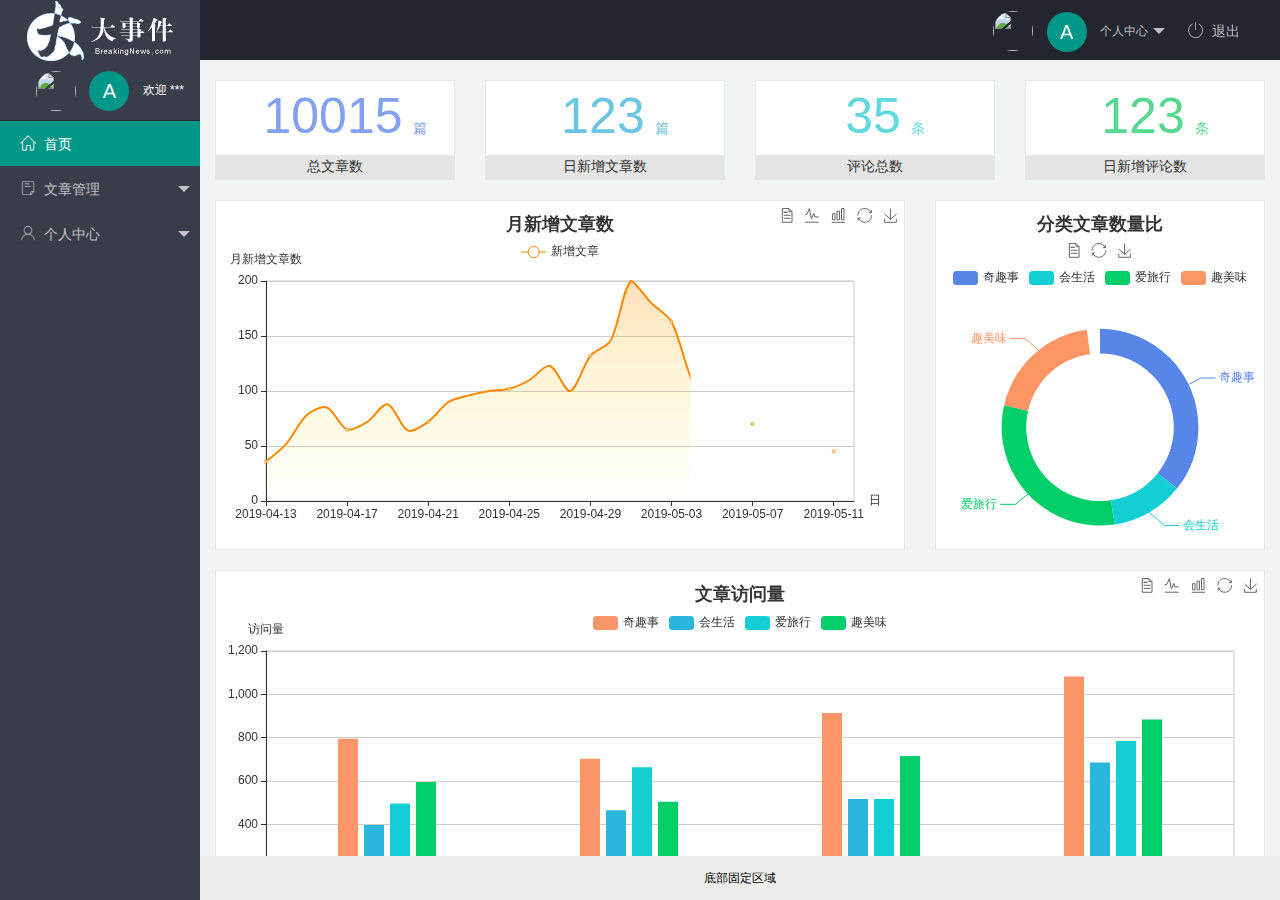
==== commit bd72fce0: "完成首页模块" ====
--- a/index.html
+++ b/index.html
@@ -28,9 +28,9 @@
                         个人中心
                     </a>
                     <dl class="layui-nav-child">
-                        <dd><a href="">基本资料</a></dd>
-                        <dd><a href="">更换头像</a></dd>
-                        <dd><a href="">重置密码</a></dd>
+                        <dd><a href="/user/user_info.html" target="fm">基本资料</a></dd>
+                        <dd><a href="/user/user_avatar.html" target="fm">更换头像</a></dd>
+                        <dd><a href="/user/user_pwd.html" target="fm">重置密码</a></dd>
                     </dl>
                 </li>
                 <li class="layui-nav-item" lay-header-event="menuRight" lay-unselect>
@@ -64,9 +64,9 @@
                     <li class="layui-nav-item">
                         <a href="javascript:;"><span class="iconfont icon-user"></span>个人中心</a>
                         <dl class="layui-nav-child">
-                            <dd><a href="javascript:;"><i class="layui-icon layui-icon-app"></i>基本资料</a></dd>
-                            <dd><a href="javascript:;"><i class="layui-icon layui-icon-app"></i>更换头像</a></dd>
-                            <dd><a href="javascript:;"><i class="layui-icon layui-icon-app"></i>重置密码</a></dd>
+                            <dd><a href="/user/user_info.html" target="fm"><i class="layui-icon layui-icon-app"></i>基本资料</a></dd>
+                            <dd><a href="/user/user_avatar.html" target="fm"><i class="layui-icon layui-icon-app"></i>更换头像</a></dd>
+                            <dd><a href="/user/user_pwd.html" target="fm"><i class="layui-icon layui-icon-app"></i>重置密码</a></dd>
                         </dl>
                     </li>
                 </ul>
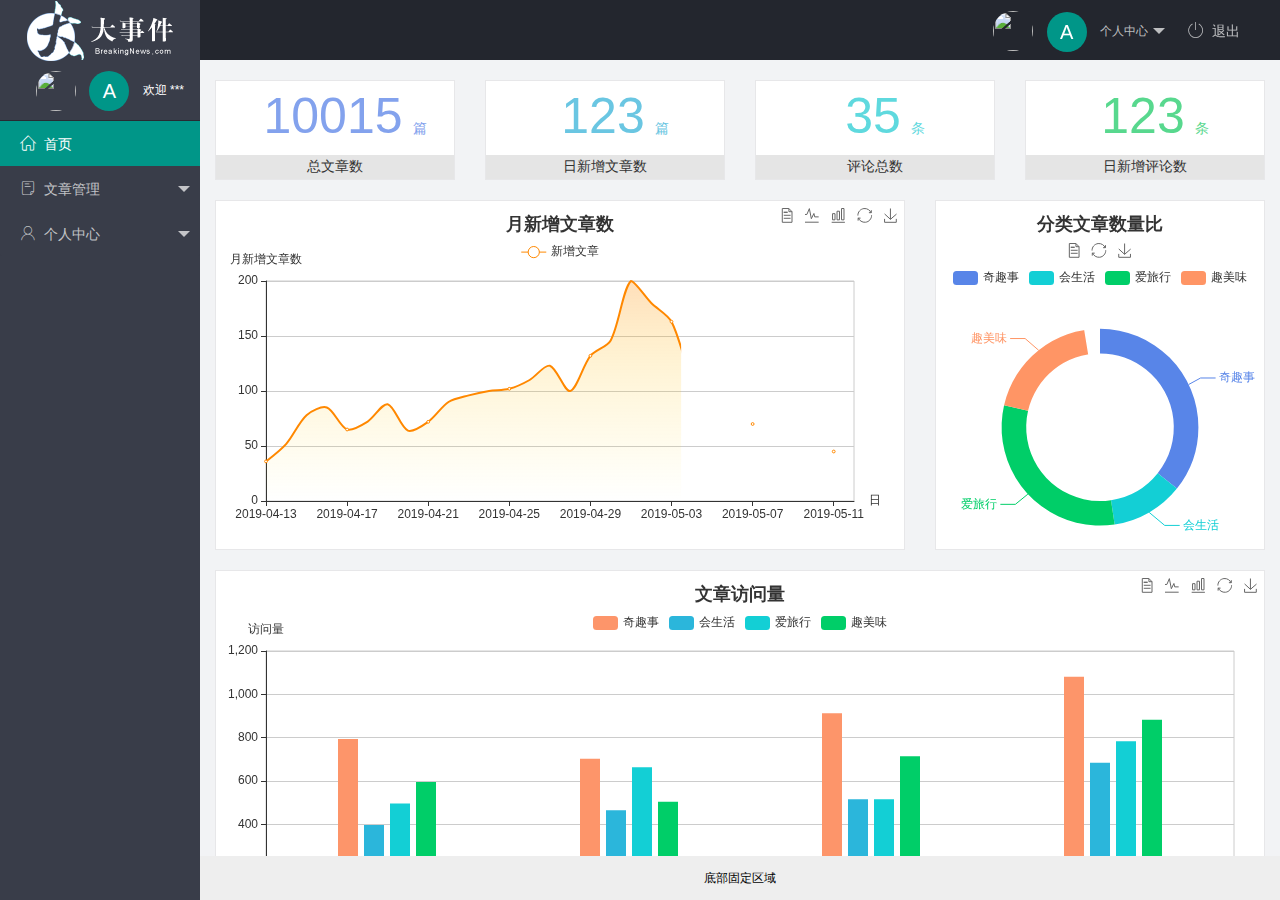
==== commit b8b361fd: "完成文章模块" ====
--- a/index.html
+++ b/index.html
@@ -56,17 +56,23 @@
                     <li class="layui-nav-item">
                         <a class="" href="javascript:;"><span class="iconfont icon-16"></span>文章管理</a>
                         <dl class="layui-nav-child">
-                            <dd><a href="javascript:;"><i class="layui-icon layui-icon-app"></i>文章类别</a></dd>
-                            <dd><a href="javascript:;"><i class="layui-icon layui-icon-app"></i>文章列表</a></dd>
-                            <dd><a href="javascript:;"><i class="layui-icon layui-icon-app"></i>发布文章</a></dd>
+                            <dd><a href="/article/art_cate.html" target="fm"><i
+                                        class="layui-icon layui-icon-app"></i>文章类别</a></dd>
+                            <dd id="change"><a href="/article/art_list.html" target="fm"><i
+                                        class="layui-icon layui-icon-app"></i>文章列表</a></dd>
+                            <dd><a href="/article/art_pub.html" target="fm"><i
+                                        class="layui-icon layui-icon-app"></i>发布文章</a></dd>
                         </dl>
                     </li>
                     <li class="layui-nav-item">
                         <a href="javascript:;"><span class="iconfont icon-user"></span>个人中心</a>
                         <dl class="layui-nav-child">
-                            <dd><a href="/user/user_info.html" target="fm"><i class="layui-icon layui-icon-app"></i>基本资料</a></dd>
-                            <dd><a href="/user/user_avatar.html" target="fm"><i class="layui-icon layui-icon-app"></i>更换头像</a></dd>
-                            <dd><a href="/user/user_pwd.html" target="fm"><i class="layui-icon layui-icon-app"></i>重置密码</a></dd>
+                            <dd><a href="/user/user_info.html" target="fm"><i
+                                        class="layui-icon layui-icon-app"></i>基本资料</a></dd>
+                            <dd><a href="/user/user_avatar.html" target="fm"><i
+                                        class="layui-icon layui-icon-app"></i>更换头像</a></dd>
+                            <dd><a href="/user/user_pwd.html" target="fm"><i
+                                        class="layui-icon layui-icon-app"></i>重置密码</a></dd>
                         </dl>
                     </li>
                 </ul>
